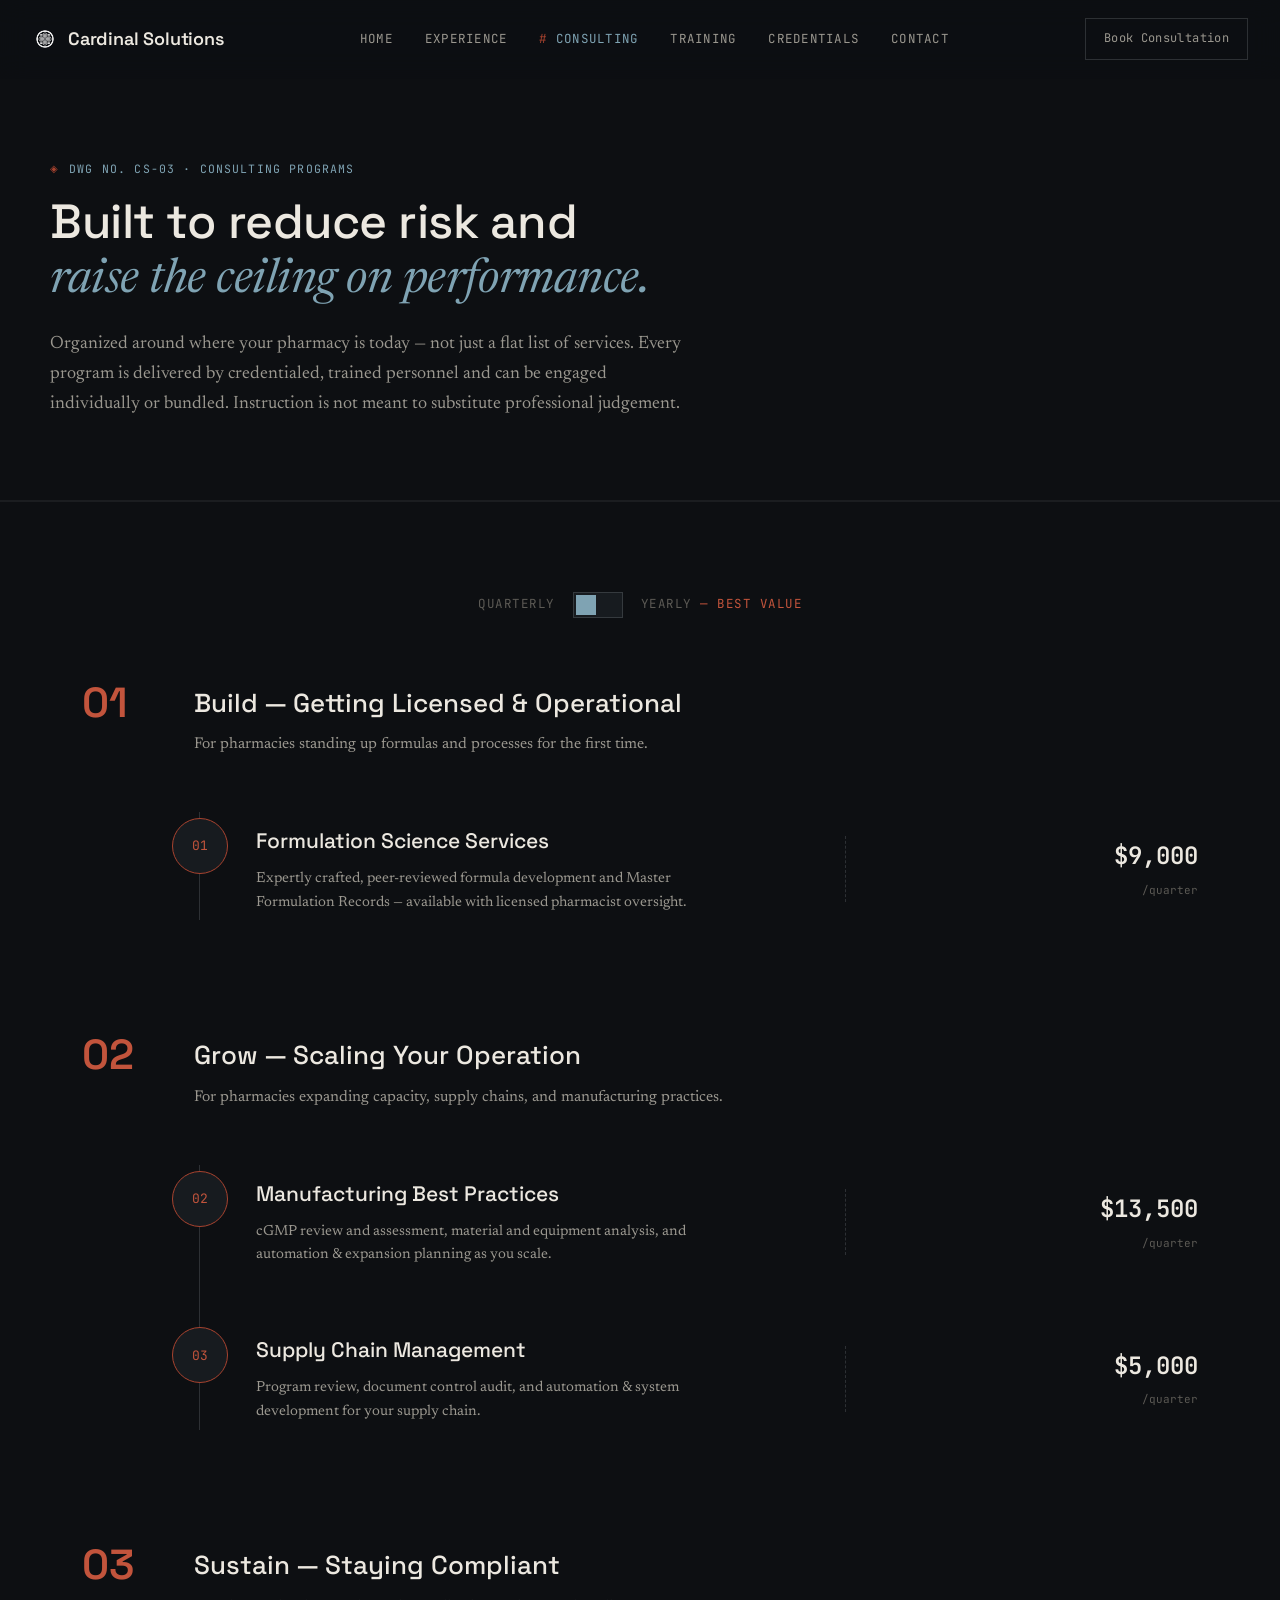
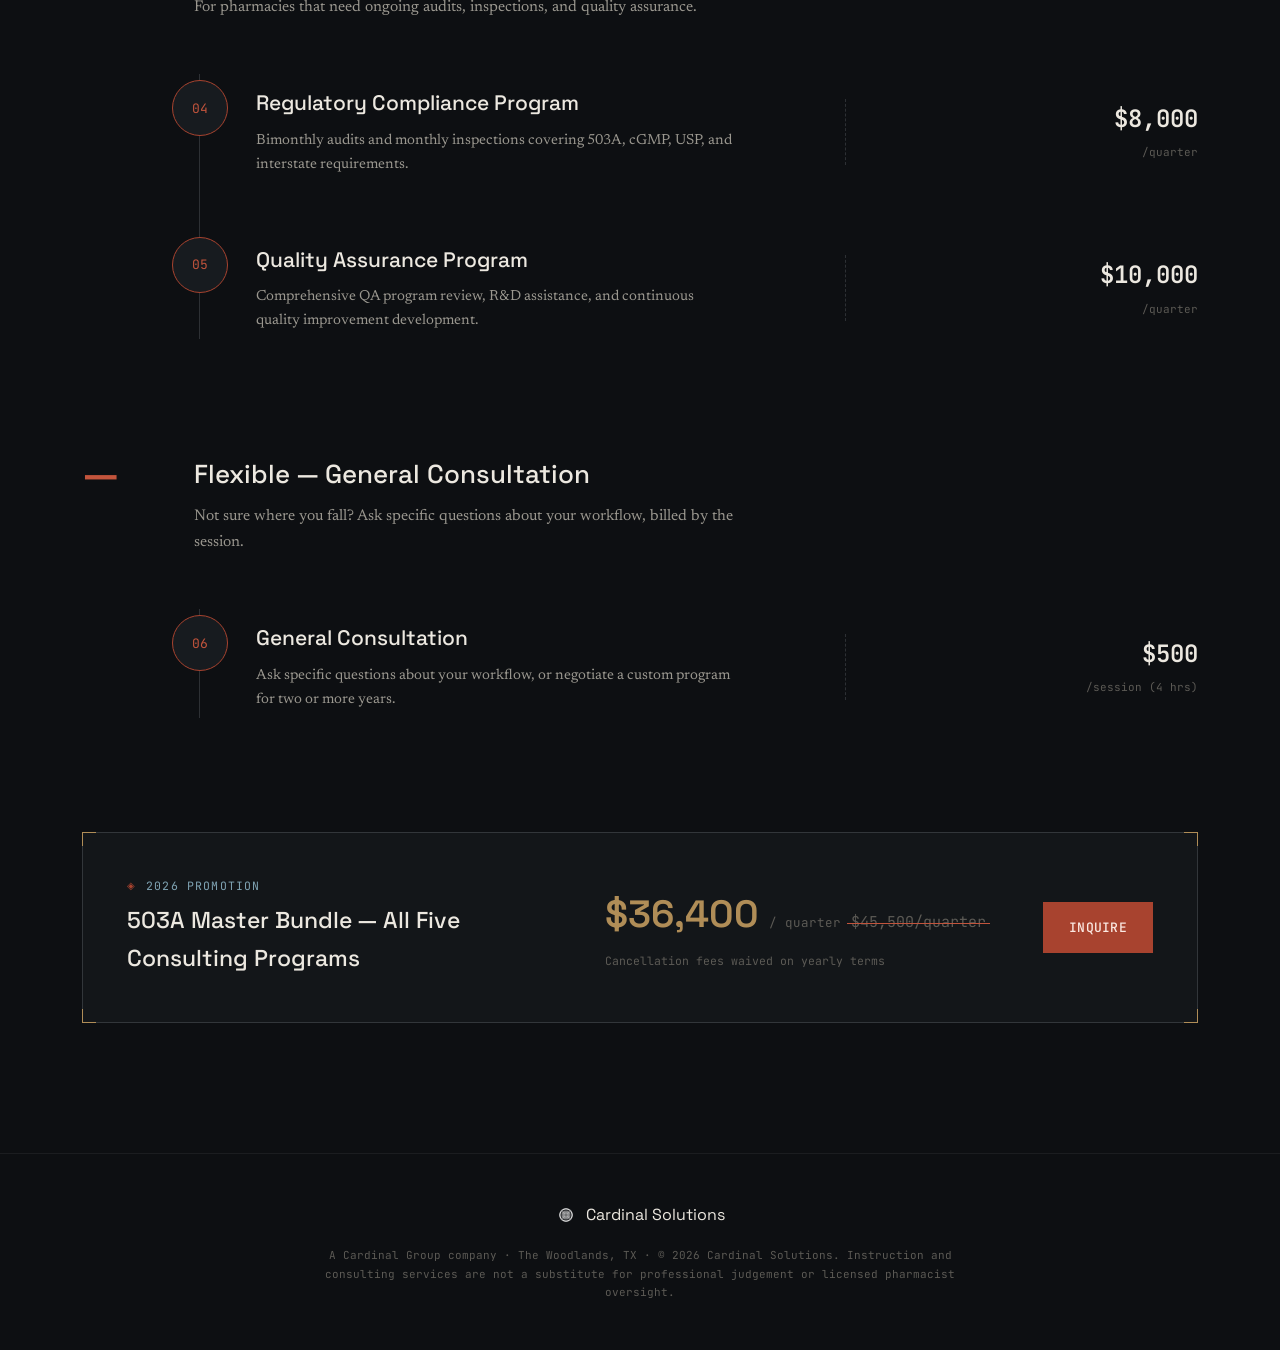
==== consulting.html @ cc09a1b8 "Restructure into multi-page site: home, experience, consulting (by stage), training, credentials, co" ====
<!DOCTYPE html>
<html lang="en">
<head>
<meta charset="UTF-8">
<meta name="viewport" content="width=device-width, initial-scale=1.0">
<title>Consulting — Cardinal Solutions</title>
<meta name="description" content="Regulatory compliance, quality assurance, and operations consulting programs for pharmacies at every stage.">
<link rel="icon" href="assets/brand/logo.png">
<link rel="preconnect" href="https://fonts.googleapis.com">
<link rel="preconnect" href="https://fonts.gstatic.com" crossorigin>
<link href="https://fonts.googleapis.com/css2?family=Space+Grotesk:wght@400;500;600;700&family=Newsreader:ital,wght@0,400;0,500;1,400;1,500&family=JetBrains+Mono:wght@400;500;600&display=swap" rel="stylesheet">
<link rel="stylesheet" href="styles.css">
</head>
<body>
<div style="position:fixed;top:0;left:0;width:100%;height:2px;z-index:1000;"><div id="progressFill" style="height:100%;width:0%;background:linear-gradient(90deg,var(--redline),var(--gold));transition:width .1s linear;"></div></div>
<header class="nav" id="nav">
  <a href="index.html" class="nav-brand">
    <img src="assets/brand/logo.png" alt="Cardinal Solutions" class="nav-logo">
    <span>Cardinal Solutions</span>
  </a>
  <nav class="nav-links" id="navLinks">
    <a href="index.html" data-nav>Home</a>
    <a href="experience.html" data-nav>Experience</a>
    <a href="consulting.html" data-nav class="active">Consulting</a>
    <a href="training.html" data-nav>Training</a>
    <a href="credentials.html" data-nav>Credentials</a>
    <a href="contact.html" data-nav>Contact</a>
  </nav>
  <a href="contact.html" class="nav-cta">Book Consultation</a>
  <button class="nav-toggle" id="navToggle" aria-label="Toggle menu"><span></span><span></span><span></span></button>
</header>

<section class="page-hero">
  <div class="page-hero-inner">
    <p class="eyebrow reveal">Dwg No. CS-03 · Consulting Programs</p>
    <h1 class="section-title reveal">Built to reduce risk and<br><em>raise the ceiling on performance.</em></h1>
    <p class="section-lede reveal">Organized around where your pharmacy is today — not just a flat list of services. Every program is delivered by credentialed, trained personnel and can be engaged individually or bundled. Instruction is not meant to substitute professional judgement.</p>
  </div>
</section>

<section class="section" style="padding-top:90px;">
  <div class="section-inner">
    <div class="pricing-toggle reveal">
      <span class="toggle-label" data-period-label="quarterly">Quarterly</span>
      <button class="toggle-switch" id="periodToggle" role="switch" aria-checked="false" aria-label="Toggle between quarterly and yearly pricing"><span class="toggle-knob"></span></button>
      <span class="toggle-label" data-period-label="yearly">Yearly <em>— best value</em></span>
    </div>
    
    <div class="stage-group">
      <div class="stage-head reveal">
        <span class="stage-num">01</span>
        <div><h3>Build — Getting Licensed &amp; Operational</h3><p>For pharmacies standing up formulas and processes for the first time.</p></div>
      </div>
      <div class="stage-flow flow" id="stageFlow1"></div>
    </div>
    <div class="stage-group">
      <div class="stage-head reveal">
        <span class="stage-num">02</span>
        <div><h3>Grow — Scaling Your Operation</h3><p>For pharmacies expanding capacity, supply chains, and manufacturing practices.</p></div>
      </div>
      <div class="stage-flow flow" id="stageFlow2"></div>
    </div>
    <div class="stage-group">
      <div class="stage-head reveal">
        <span class="stage-num">03</span>
        <div><h3>Sustain — Staying Compliant</h3><p>For pharmacies that need ongoing audits, inspections, and quality assurance.</p></div>
      </div>
      <div class="stage-flow flow" id="stageFlow3"></div>
    </div>
    <div class="stage-group">
      <div class="stage-head reveal">
        <span class="stage-num">—</span>
        <div><h3>Flexible — General Consultation</h3><p>Not sure where you fall? Ask specific questions about your workflow, billed by the session.</p></div>
      </div>
      <div class="stage-flow flow" id="flexFlow"></div>
    </div>

    <div class="bundle-card reveal">
      <span class="corner-tl"></span><span class="corner-tr"></span><span class="corner-bl"></span><span class="corner-br"></span>
      <div class="bundle-head"><p class="eyebrow" style="margin-bottom:6px">2026 Promotion</p><h3>503A Master Bundle — All Five Consulting Programs</h3></div>
      <div class="bundle-prices">
        <div class="bundle-price" data-period="quarterly"><span class="bundle-price-num">$36,400</span><span class="bundle-price-unit">/ quarter</span><span class="bundle-price-was">$45,500/quarter<span class="strike"></span></span></div>
        <div class="bundle-price" data-period="yearly" style="display:none"><span class="bundle-price-num">$122,590</span><span class="bundle-price-unit">/ year</span><span class="bundle-price-was">$149,500/year<span class="strike"></span></span></div>
        <p class="bundle-price-note">Cancellation fees waived on yearly terms</p>
      </div>
      <a href="contact.html" class="btn btn-primary">Inquire</a>
    </div>
  </div>
</section>
<footer class="footer">
  <div class="footer-inner">
    <div class="footer-brand"><img src="assets/brand/logo.png" alt="Cardinal Solutions"><span>Cardinal Solutions</span></div>
    <p class="footer-note">A Cardinal Group company · The Woodlands, TX · © 2026 Cardinal Solutions. Instruction and consulting services are not a substitute for professional judgement or licensed pharmacist oversight.</p>
  </div>
</footer>
<script src="script.js"></script>
</body>
</html>
---- styles.css ----
/* ============================================
   CARDINAL SOLUTIONS — BLUEPRINT SYSTEM v2
   Quieter, warmer palette. Diagrams over cards.
   Display: Space Grotesk / Body: Newsreader / Data: JetBrains Mono
   ============================================ */
:root {
  --bg: #0d0f12;
  --bg-deep: #08090b;
  --surface: #131619;
  --card: #171b1f;
  --card-hover: #1c2126;
  --line: rgba(160, 170, 175, 0.09);
  --line-bright: rgba(160, 170, 175, 0.22);
  --grid-line: rgba(160, 170, 175, 0.04);
  --text: #ece8e0;
  --text-dim: #9a978f;
  --text-faint: #5c5a55;
  --blue: #7fa3b3;
  --blue-dim: #4d6b78;
  --redline: #a8432f;
  --redline-bright: #c2543c;
  --gold: #b08d57;

  --display: 'Space Grotesk', 'Arial Narrow', sans-serif;
  --serif: 'Newsreader', Georgia, serif;
  --mono: 'JetBrains Mono', 'Courier New', monospace;

  --container: 1180px;
  --ease: cubic-bezier(0.16, 1, 0.3, 1);
}

* { margin: 0; padding: 0; box-sizing: border-box; }
html { scroll-behavior: smooth; }

@media (prefers-reduced-motion: reduce) {
  html { scroll-behavior: auto; }
  * { animation-duration: 0.01ms !important; animation-iteration-count: 1 !important; transition-duration: 0.01ms !important; }
}

body {
  background: var(--bg);
  color: var(--text);
  font-family: var(--serif);
  font-size: 16px;
  line-height: 1.65;
  overflow-x: hidden;
  -webkit-font-smoothing: antialiased;
}

a { color: inherit; text-decoration: none; }
img { max-width: 100%; display: block; }
button { font-family: inherit; cursor: pointer; background: none; border: none; color: inherit; }
::selection { background: var(--redline); color: var(--text); }

.eyebrow { font-family: var(--mono); font-size: 11.5px; letter-spacing: 0.1em; text-transform: uppercase; color: var(--blue); margin-bottom: 16px; display: flex; align-items: center; gap: 10px; }
.eyebrow::before { content: '◈'; color: var(--redline); font-size: 10px; }

.section-title { font-family: var(--display); font-weight: 500; font-size: clamp(30px, 4vw, 48px); line-height: 1.12; letter-spacing: -0.01em; margin-bottom: 22px; }
.section-title em { font-style: italic; font-family: var(--serif); color: var(--blue); font-weight: 400; }
.section-lede { color: var(--text-dim); font-size: 18px; max-width: 640px; margin-bottom: 56px; font-family: var(--serif); }
.section { padding: 130px 0; position: relative; border-top: 1px solid var(--line); }
.section-inner { max-width: var(--container); margin: 0 auto; padding: 0 32px; }

.reveal { opacity: 0; transform: translateY(24px); transition: opacity 0.8s var(--ease), transform 0.8s var(--ease); }
.reveal.in-view { opacity: 1; transform: translateY(0); }

/* ============ NAV ============ */
.nav { position: fixed; top: 0; left: 0; right: 0; z-index: 500; display: flex; align-items: center; justify-content: space-between; padding: 18px 32px; background: rgba(13,15,18,0.78); backdrop-filter: blur(14px); border-bottom: 1px solid transparent; transition: border-color 0.4s var(--ease), padding 0.4s var(--ease); }
.nav.scrolled { border-bottom-color: var(--line-bright); padding: 12px 32px; }
.nav-brand { display: flex; align-items: center; gap: 10px; font-family: var(--display); font-size: 18px; font-weight: 600; letter-spacing: -0.01em; }
.nav-logo { width: 26px; height: 26px; filter: invert(1); opacity: 0.95; }
.nav-links { display: flex; gap: 4px; font-family: var(--mono); }
.nav-links a { font-size: 12.5px; color: var(--text-dim); padding: 8px 14px; letter-spacing: 0.02em; transition: color 0.25s; position: relative; text-transform: uppercase; }
.nav-links a:hover { color: var(--text); }
.nav-links a.active { color: var(--blue); }
.nav-links a.active::before { content: '# '; color: var(--redline); }
.nav-cta { font-family: var(--mono); font-size: 12px; padding: 10px 18px; border: 1px solid var(--line-bright); color: var(--text-dim); transition: all 0.3s var(--ease); letter-spacing: 0.03em; }
.nav-cta:hover { border-color: var(--blue); color: var(--blue); }
.nav-toggle { display: none; flex-direction: column; gap: 5px; width: 26px; }
.nav-toggle span { display: block; height: 1.5px; background: var(--text); }

/* ============ HERO ============ */
.hero {
  position: relative; min-height: 100vh; display: flex; align-items: center; justify-content: center; padding: 150px 32px 60px; overflow: hidden;
}

.hero-inner { position: relative; z-index: 2; max-width: 880px; text-align: center; }
.hero-logo { width: 56px; height: 56px; margin: 0 auto 28px; filter: invert(1); opacity: 0.9; }
.hero-dwgnum { font-family: var(--mono); font-size: 11px; color: var(--text-faint); letter-spacing: 0.1em; margin-bottom: 22px; text-transform: uppercase; }
.hero-dwgnum b { color: var(--redline-bright); }
.hero-title { font-family: var(--display); font-weight: 500; font-size: clamp(38px, 6.4vw, 76px); line-height: 1.06; letter-spacing: -0.02em; margin-bottom: 26px; }
.hero-title .line { display: block; }
.hero-accent { font-family: var(--serif); font-style: italic; color: var(--blue); font-weight: 400; }
.hero-sub { font-family: var(--serif); font-size: 19px; color: var(--text-dim); max-width: 600px; margin: 0 auto 40px; }
.hero-actions { display: flex; gap: 16px; justify-content: center; margin-bottom: 68px; flex-wrap: wrap; }

.btn { display: inline-flex; align-items: center; gap: 10px; padding: 15px 26px; font-family: var(--mono); font-size: 13px; font-weight: 500; letter-spacing: 0.02em; transition: all 0.3s var(--ease); text-transform: uppercase; }
.btn svg { transition: transform 0.3s var(--ease); }
.btn-primary { background: var(--redline); color: #fbe9e2; }
.btn-primary:hover { background: var(--redline-bright); transform: translateY(-2px); }
.btn-primary:hover svg { transform: translateX(3px); }
.btn-ghost { border: 1px solid var(--line-bright); color: var(--text); }
.btn-ghost:hover { border-color: var(--blue); color: var(--blue); }
.btn-block { width: 100%; justify-content: center; }

.hero-stats { display: flex; justify-content: center; gap: 0; flex-wrap: wrap; border-top: 1px solid var(--line-bright); padding-top: 0; }
.hero-stat { display: flex; flex-direction: column; align-items: center; text-align: center; padding: 30px 40px 0; border-right: 1px solid var(--line); }
.hero-stat:last-child { border-right: none; }
.stat-num { font-family: var(--display); font-size: 42px; font-weight: 600; color: var(--blue); line-height: 1; }
.stat-label { font-family: var(--mono); font-size: 11px; color: var(--text-faint); margin-top: 10px; line-height: 1.5; text-transform: uppercase; letter-spacing: 0.03em; }

.hero-scroll-cue { position: absolute; bottom: 30px; left: 50%; transform: translateX(-50%); display: flex; flex-direction: column; align-items: center; gap: 10px; font-family: var(--mono); font-size: 10px; letter-spacing: 0.14em; color: var(--text-faint); text-transform: uppercase; }
.hero-scroll-cue span { width: 1px; height: 30px; background: linear-gradient(var(--blue), transparent); animation: scrollPulse 2s infinite var(--ease); }
@keyframes scrollPulse { 0%,100% { opacity: 0.25; } 50% { opacity: 1; } }

/* ============ ABOUT ============ */
.about-grid { display: grid; grid-template-columns: 1.3fr 1fr; gap: 80px; align-items: start; }
.about-copy p { color: var(--text-dim); margin-bottom: 20px; font-size: 17px; }
.about-quote { border-left: 2px solid var(--redline); padding-left: 22px; margin: 34px 0; }
.about-quote p { font-family: var(--serif); font-style: italic; font-size: 21px; color: var(--text); margin-bottom: 8px; }
.about-quote span { font-family: var(--mono); font-size: 11.5px; color: var(--text-faint); }
.link-arrow { display: inline-flex; align-items: center; gap: 8px; color: var(--blue); font-weight: 600; font-family: var(--mono); font-size: 13px; text-transform: uppercase; letter-spacing: 0.03em; }
.link-arrow svg { transition: transform 0.3s var(--ease); }
.link-arrow:hover svg { transform: translateX(4px); }

.spec-panel { border: 1px solid var(--line-bright); position: relative; }
.spec-panel::before, .spec-panel::after { content: ''; position: absolute; width: 12px; height: 12px; border: 1.5px solid var(--blue-dim); }
.spec-panel::before { top: -1px; left: -1px; border-right: none; border-bottom: none; }
.spec-panel::after { bottom: -1px; right: -1px; border-left: none; border-top: none; }
.spec-row { padding: 22px 26px; border-bottom: 1px solid var(--line); display: flex; flex-direction: column; gap: 6px; }
.spec-row:last-child { border-bottom: none; }
.spec-label { font-family: var(--mono); font-size: 10.5px; text-transform: uppercase; letter-spacing: 0.08em; color: var(--text-faint); }
.spec-value { font-family: var(--display); font-size: 17px; font-weight: 500; }

/* ============ FULL-BLEED QUOTE BREAK ============ */
.quote-break { padding: 150px 32px; text-align: center; position: relative; overflow: hidden; border-top: 1px solid var(--line); }
.quote-break-watermark {
  position: absolute; top: 50%; left: 50%; transform: translate(-50%, -50%);
  width: 340px; height: 340px; opacity: 0.09; filter: invert(1); pointer-events: none;
}
.quote-break blockquote { font-family: var(--serif); font-style: italic; font-size: clamp(26px, 3.6vw, 44px); max-width: 880px; margin: 0 auto 24px; line-height: 1.35; color: var(--text); position: relative; z-index: 1; }
.quote-break cite { font-family: var(--mono); font-size: 12px; color: var(--text-faint); letter-spacing: 0.06em; font-style: normal; position: relative; z-index: 1; }

/* ============ PRICING TOGGLE ============ */
.pricing-toggle { display: flex; align-items: center; justify-content: center; gap: 18px; margin-bottom: 64px; font-family: var(--mono); }
.toggle-label { font-size: 12.5px; color: var(--text-faint); text-transform: uppercase; letter-spacing: 0.04em; }
.toggle-label em { color: var(--redline-bright); font-style: normal; }
.toggle-switch { width: 50px; height: 26px; background: var(--card); border: 1px solid var(--line-bright); position: relative; padding: 0; }
.toggle-knob { position: absolute; top: 2px; left: 2px; width: 20px; height: 20px; background: var(--blue); transition: transform 0.35s var(--ease); }
.toggle-switch[aria-checked="true"] .toggle-knob { transform: translateX(23px); background: var(--redline-bright); }

/* ============ SERVICES — PROCESS FLOW (replaces card grid) ============ */
.flow { position: relative; margin-bottom: 40px; }
.flow-spine { position: absolute; left: 27px; top: 24px; bottom: 24px; width: 1px; background: var(--line-bright); }
.flow-item { position: relative; display: grid; grid-template-columns: 56px 1fr; gap: 28px; padding: 30px 0; }
.flow-node {
  width: 56px; height: 56px; border-radius: 50%; background: var(--surface); border: 1px solid var(--line-bright);
  display: flex; align-items: center; justify-content: center; font-family: var(--mono); font-size: 13px; color: var(--blue);
  position: relative; z-index: 2; transition: all 0.4s var(--ease); flex-shrink: 0;
}
.flow-item.in-view .flow-node { border-color: var(--redline); color: var(--redline-bright); background: var(--card); }
.flow-body { display: grid; grid-template-columns: 1.6fr 1fr; gap: 24px; align-items: center; padding-top: 6px; }
.flow-text h3 { font-family: var(--display); font-size: 21px; font-weight: 500; margin-bottom: 8px; }
.flow-text p { color: var(--text-dim); font-size: 14.5px; font-family: var(--serif); max-width: 480px; }
.flow-price { text-align: right; font-family: var(--mono); border-left: 1px dashed var(--line-bright); padding-left: 24px; }
.flow-price .amt { font-size: 24px; font-weight: 600; color: var(--text); display: block; }
.flow-price .per { font-size: 11px; color: var(--text-faint); }

/* ---------- Bundle card with redline strike ---------- */
.bundle-card { background: var(--surface); border: 1px solid var(--line-bright); position: relative; padding: 44px; display: flex; align-items: center; justify-content: space-between; flex-wrap: wrap; gap: 24px; }
.bundle-card .corner-tl, .bundle-card .corner-tr, .bundle-card .corner-bl, .bundle-card .corner-br { position: absolute; width: 14px; height: 14px; border: 1.5px solid var(--gold); }
.bundle-card .corner-tl { top: -1px; left: -1px; border-right: none; border-bottom: none; }
.bundle-card .corner-tr { top: -1px; right: -1px; border-left: none; border-bottom: none; }
.bundle-card .corner-bl { bottom: -1px; left: -1px; border-right: none; border-top: none; }
.bundle-card .corner-br { bottom: -1px; right: -1px; border-left: none; border-top: none; }
.bundle-head h3 { font-family: var(--display); font-size: 23px; font-weight: 500; margin-top: 6px; max-width: 420px; }
.bundle-prices { display: flex; flex-direction: column; }
.bundle-price { display: flex; align-items: baseline; gap: 10px; flex-wrap: wrap; }
.bundle-price-was { font-family: var(--mono); font-size: 15px; color: var(--text-faint); position: relative; }
.bundle-price-was .strike { position: absolute; left: -3%; top: 50%; width: 0%; height: 1.5px; background: var(--redline-bright); transition: width 0.6s var(--ease) 0.2s; }
.in-view .bundle-price-was .strike { width: 106%; }
.bundle-price-num { font-family: var(--display); font-size: 38px; color: var(--gold); font-weight: 600; }
.bundle-price-unit { font-family: var(--mono); color: var(--text-faint); font-size: 12.5px; }
.bundle-price-note { width: 100%; font-family: var(--mono); font-size: 11.5px; color: var(--text-faint); margin-top: 6px; }

/* ============ COURSES — kept as list, recolored ============ */
.course-list { display: flex; flex-direction: column; gap: 12px; margin-bottom: 32px; }
.course-item { background: var(--card); border: 1px solid var(--line); position: relative; padding: 24px 28px; display: grid; grid-template-columns: 48px 1.3fr 1.7fr 130px; gap: 22px; align-items: center; transition: all 0.3s var(--ease); }
.course-item:hover { border-color: var(--blue-dim); background: var(--card-hover); }
.course-index { font-family: var(--mono); font-size: 13px; color: var(--redline-bright); width: 34px; height: 34px; border: 1px solid var(--redline); border-radius: 50%; display: flex; align-items: center; justify-content: center; }
.course-name h4 { font-family: var(--display); font-size: 18px; font-weight: 500; margin-bottom: 4px; }
.course-name span { font-family: var(--mono); font-size: 11.5px; color: var(--text-faint); }
.course-topics { display: flex; flex-wrap: wrap; gap: 6px; }
.topic-chip { font-family: var(--mono); font-size: 10.5px; color: var(--blue); border: 1px solid var(--blue-dim); padding: 4px 9px; }
.course-price { text-align: right; font-family: var(--mono); }
.course-price .amt { font-size: 17px; font-weight: 600; }
.course-price .per { font-size: 10.5px; color: var(--text-faint); display: block; }

/* ============ CREDENTIALS — LEDGER LIST (replaces angled card wall) ============ */
.cred-ledger { display: flex; flex-direction: column; border-top: 1px solid var(--line-bright); margin-bottom: 20px; }
.cred-row {
  display: grid; grid-template-columns: 44px 1.4fr 1.2fr 130px; gap: 24px; align-items: center;
  padding: 22px 4px; border-bottom: 1px solid var(--line); transition: background 0.3s var(--ease);
}
.cred-row:hover { background: var(--surface); }
.cred-seal {
  width: 40px; height: 40px; border-radius: 50%; border: 1.5px solid var(--redline);
  display: flex; align-items: center; justify-content: center; color: var(--redline-bright);
  transform: scale(0.5); opacity: 0; transition: all 0.5s var(--ease); flex-shrink: 0;
}
.cred-row.in-view .cred-seal { transform: scale(1); opacity: 1; }
.cred-seal svg { width: 15px; height: 15px; }
.cred-id { font-family: var(--mono); font-size: 10px; color: var(--text-faint); letter-spacing: 0.06em; text-transform: uppercase; }
.cred-name { font-family: var(--display); font-size: 16.5px; font-weight: 500; }
.cred-issuer { font-family: var(--mono); font-size: 11.5px; color: var(--text-dim); }
.cred-link { font-family: var(--mono); font-size: 11.5px; color: var(--blue); display: inline-flex; align-items: center; gap: 6px; text-transform: uppercase; letter-spacing: 0.03em; justify-self: end; }
.cred-link:hover { color: var(--gold); }

/* ============ RESULTS — BAR CHART (replaces stat-card grid) ============ */
.chart { display: flex; flex-direction: column; gap: 26px; }
.chart-row { display: grid; grid-template-columns: 260px 1fr 110px; gap: 22px; align-items: center; }
.chart-label { font-family: var(--serif); font-size: 15px; color: var(--text-dim); }
.chart-track { height: 10px; background: var(--line); position: relative; overflow: hidden; }
.chart-fill { position: absolute; left: 0; top: 0; bottom: 0; width: 0%; background: linear-gradient(90deg, var(--blue-dim), var(--blue)); transition: width 1.4s var(--ease); }
.chart-fill.gold { background: linear-gradient(90deg, var(--redline), var(--gold)); }
.chart-value { font-family: var(--display); font-size: 24px; font-weight: 600; color: var(--text); text-align: right; }

/* ============ CONTACT ============ */
.contact-grid { display: grid; grid-template-columns: 1fr 1fr; gap: 80px; }
.contact-copy p { color: var(--text-dim); font-size: 17px; margin-bottom: 34px; max-width: 420px; font-family: var(--serif); }
.contact-details { display: flex; flex-direction: column; gap: 18px; }
.contact-line { display: flex; align-items: center; gap: 12px; font-size: 15px; color: var(--text); font-family: var(--mono); }
.contact-line svg { color: var(--redline-bright); flex-shrink: 0; }
a.contact-line:hover { color: var(--blue); }

.contact-form { background: var(--surface); border: 1px solid var(--line-bright); padding: 38px; position: relative; }
.form-row { margin-bottom: 20px; display: flex; flex-direction: column; gap: 8px; }
.form-row label { font-family: var(--mono); font-size: 11px; color: var(--text-faint); text-transform: uppercase; letter-spacing: 0.06em; }
.form-row input, .form-row textarea { background: var(--card); border: 1px solid var(--line); padding: 13px 16px; color: var(--text); font-family: var(--serif); font-size: 14.5px; resize: vertical; transition: border-color 0.3s; }
.form-row input:focus, .form-row textarea:focus { outline: none; border-color: var(--blue); }
.form-note { text-align: center; margin-top: 14px; font-family: var(--mono); font-size: 12px; color: var(--blue); min-height: 18px; }

/* ============ FOOTER ============ */
/* ============ SUBPAGE HERO (lighter than home hero) ============ */
.page-hero { padding: 160px 32px 80px; border-bottom: 1px solid var(--line); }
.page-hero-inner { max-width: var(--container); margin: 0 auto; }
.page-hero .section-title { max-width: 720px; }
.page-hero .section-lede { margin-bottom: 0; }

/* ============ CONSULTING STAGE GROUPS ============ */
.stage-group { margin-bottom: 90px; }
.stage-head { display: grid; grid-template-columns: 90px 1fr; gap: 22px; align-items: start; margin-bottom: 8px; }
.stage-num { font-family: var(--display); font-size: 42px; color: var(--redline-bright); font-weight: 600; line-height: 1; }
.stage-head h3 { font-family: var(--display); font-size: 26px; font-weight: 500; margin-bottom: 8px; }
.stage-head p { color: var(--text-dim); font-family: var(--serif); font-size: 15.5px; max-width: 560px; }
.stage-flow { margin-left: 90px; margin-top: 30px; }

/* ============ SKILLS LIST ============ */
.skills-list { display: flex; flex-direction: column; gap: 22px; }
.skill-row { display: grid; grid-template-columns: 230px 1fr 70px; gap: 22px; align-items: center; }
.skill-label { font-family: var(--serif); font-size: 15px; color: var(--text-dim); }
.skill-track { height: 8px; background: var(--line); position: relative; overflow: hidden; }
.skill-fill { position: absolute; left: 0; top: 0; bottom: 0; width: 0%; background: linear-gradient(90deg, var(--blue-dim), var(--blue)); transition: width 1.2s var(--ease); }
.skill-years { font-family: var(--mono); font-size: 12.5px; color: var(--text-faint); text-align: right; }

/* ============ CRED ROW date sub-line ============ */
.cred-dates { font-family: var(--mono); font-size: 10px; color: var(--text-faint); margin-top: 3px; }

/* ============ HOME: SECTION TEASER GRID ============ */
.teaser-grid { display: grid; grid-template-columns: repeat(4, 1fr); gap: 20px; }
.teaser-card { background: var(--card); border: 1px solid var(--line); padding: 30px 26px; transition: all 0.3s var(--ease); display: flex; flex-direction: column; }
.teaser-card:hover { border-color: var(--blue-dim); background: var(--card-hover); }
.teaser-num { font-family: var(--mono); font-size: 11px; color: var(--redline-bright); margin-bottom: 16px; }
.teaser-card h3 { font-family: var(--display); font-size: 19px; font-weight: 500; margin-bottom: 10px; }
.teaser-card p { color: var(--text-dim); font-family: var(--serif); font-size: 14px; margin-bottom: 20px; flex-grow: 1; }
.teaser-card .link-arrow { font-size: 12px; }

.footer { border-top: 1px solid var(--line); padding: 48px 32px; }
.footer-inner { max-width: var(--container); margin: 0 auto; display: flex; flex-direction: column; gap: 18px; align-items: center; text-align: center; }
.footer-brand { display: flex; align-items: center; gap: 10px; font-family: var(--display); font-size: 16px; }
.footer-brand img { width: 20px; height: 20px; filter: invert(1); opacity: 0.95; }
.footer-note { font-family: var(--mono); font-size: 11px; color: var(--text-faint); max-width: 640px; line-height: 1.7; }

/* ============ RESPONSIVE ============ */
@media (max-width: 900px) {
  .about-grid, .contact-grid { grid-template-columns: 1fr; gap: 48px; }
  .flow-body { grid-template-columns: 1fr; gap: 10px; }
  .flow-price { text-align: left; border-left: none; padding-left: 0; border-top: 1px dashed var(--line-bright); padding-top: 12px; }
  .course-item { grid-template-columns: 1fr; text-align: left; gap: 12px; }
  .course-price { text-align: left; }
  .chart-row { grid-template-columns: 1fr; gap: 8px; }
  .chart-value { text-align: left; }
  .hero-stat { padding: 24px 22px 0; }
  .nav-links { display: none; }
  .nav-cta { display: none; }
  .nav-toggle { display: flex; }
  .cred-row { grid-template-columns: 40px 1fr; row-gap: 8px; }
  .cred-issuer { grid-column: 2; }
  .cred-link { grid-column: 2; justify-self: start; }
  .stage-head { grid-template-columns: 1fr; gap: 6px; }
  .stage-flow { margin-left: 0; }
  .skill-row { grid-template-columns: 1fr; gap: 8px; }
  .skill-years { text-align: left; }
  .teaser-grid { grid-template-columns: repeat(2, 1fr); }
}
@media (max-width: 600px) {
  .section { padding: 90px 0; }
  .bundle-card { flex-direction: column; align-items: flex-start; }
  .section-inner { padding: 0 22px; }
  .flow-spine { left: 23px; }
  .teaser-grid { grid-template-columns: 1fr; }
}
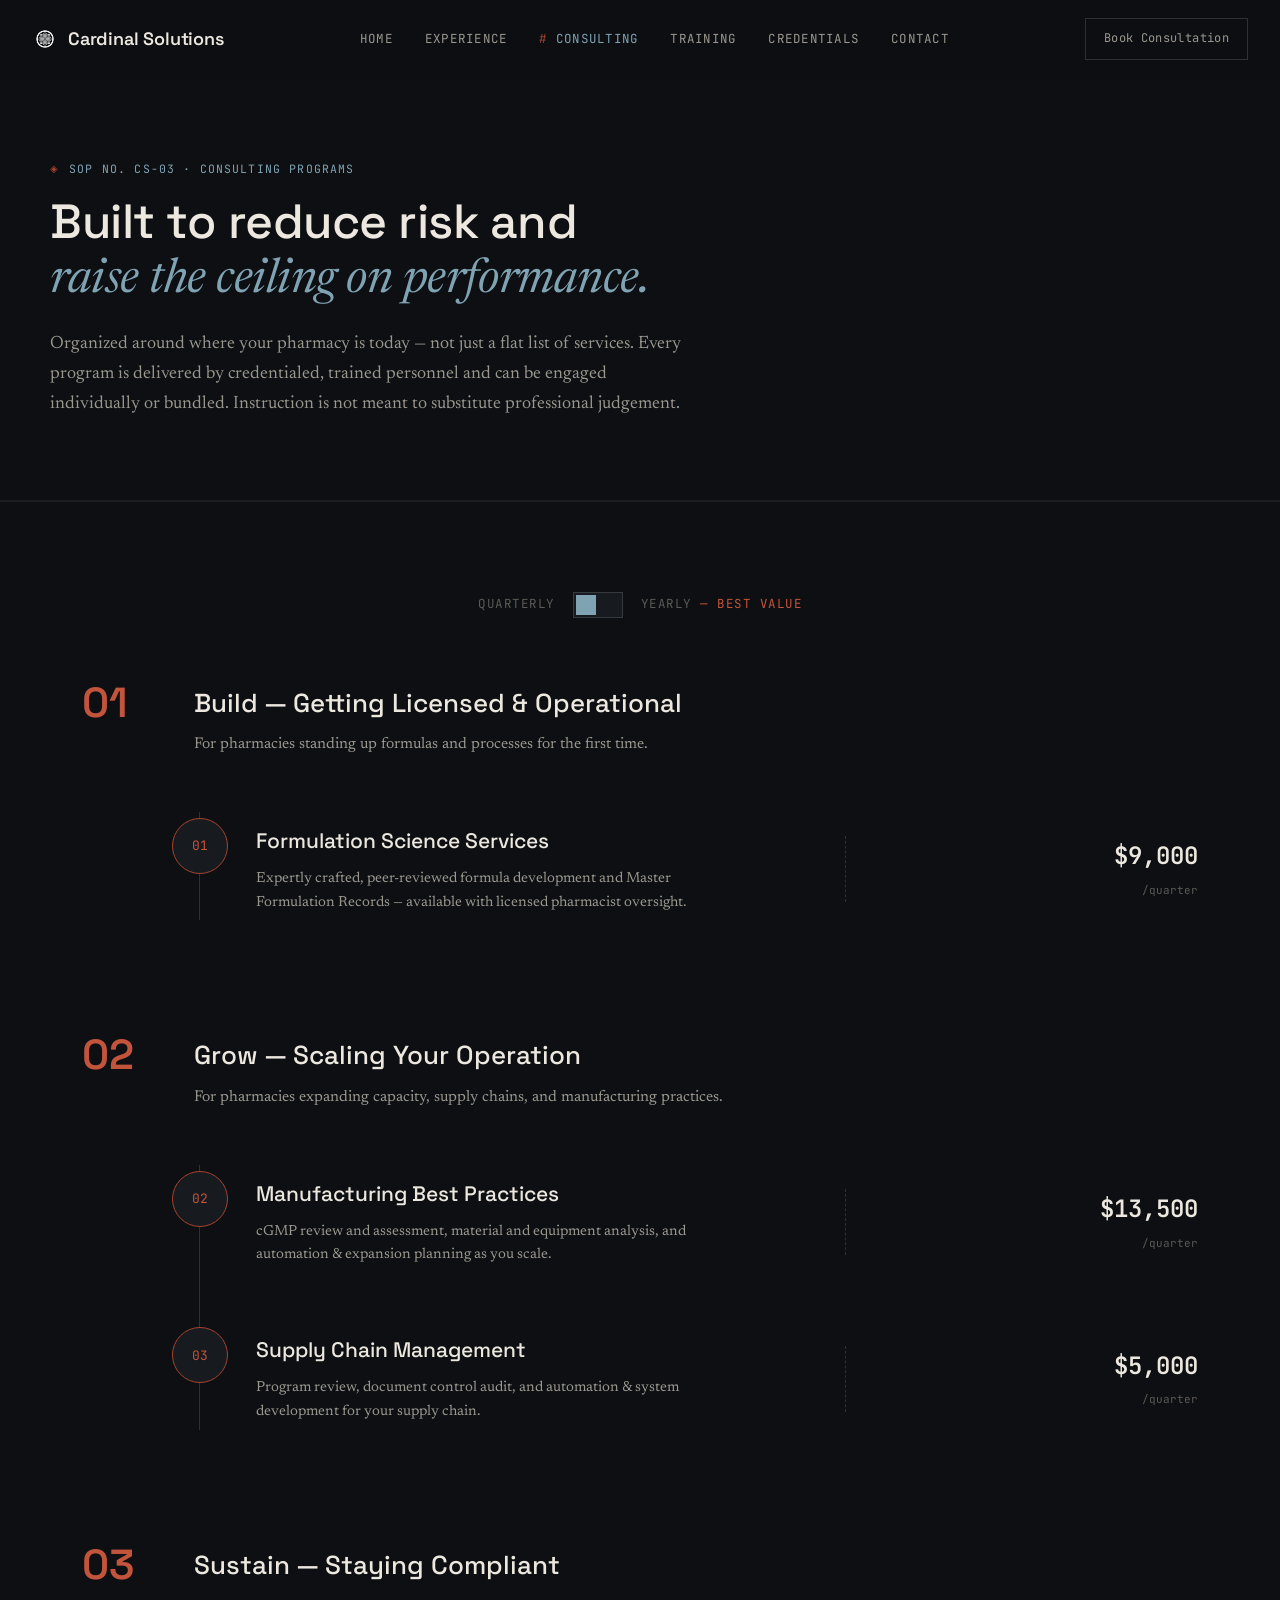
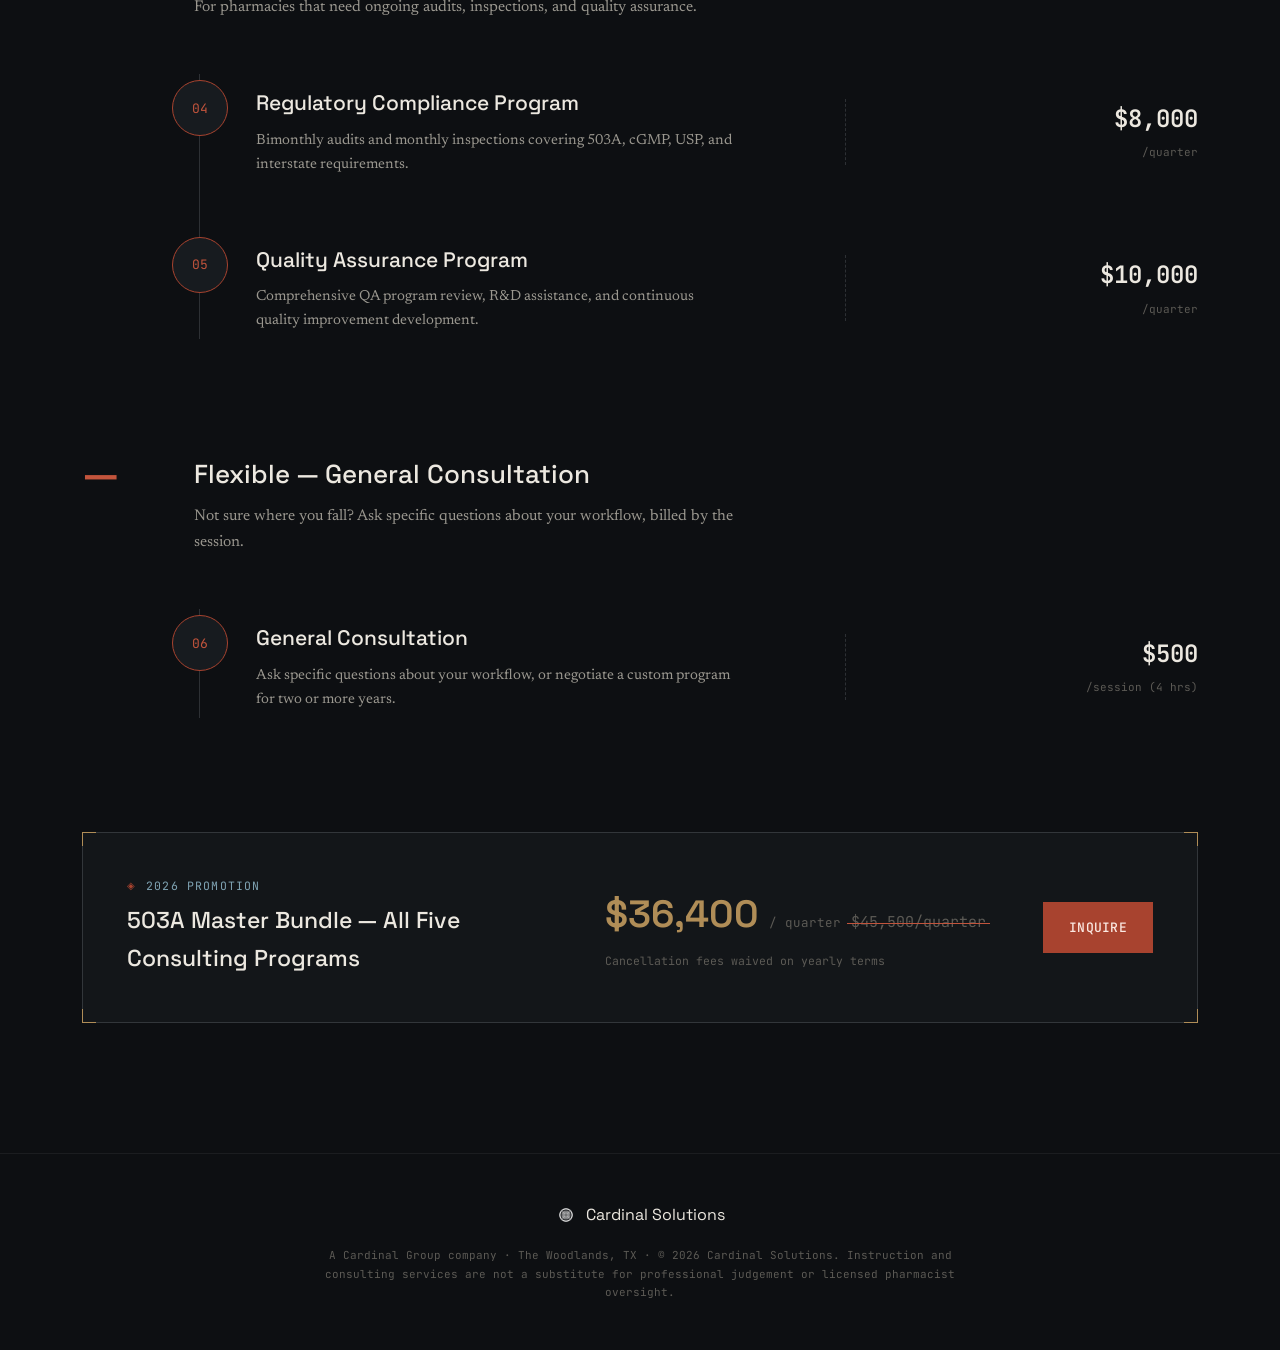
==== commit 9c7046d6: "Replace drafting DWG NO. notation with SOP No. — recognizable to the pharmacy audience" ====
--- a/consulting.html
+++ b/consulting.html
@@ -32,7 +32,7 @@
 
 <section class="page-hero">
   <div class="page-hero-inner">
-    <p class="eyebrow reveal">Dwg No. CS-03 · Consulting Programs</p>
+    <p class="eyebrow reveal">SOP No. CS-03 · Consulting Programs</p>
     <h1 class="section-title reveal">Built to reduce risk and<br><em>raise the ceiling on performance.</em></h1>
     <p class="section-lede reveal">Organized around where your pharmacy is today — not just a flat list of services. Every program is delivered by credentialed, trained personnel and can be engaged individually or bundled. Instruction is not meant to substitute professional judgement.</p>
   </div>
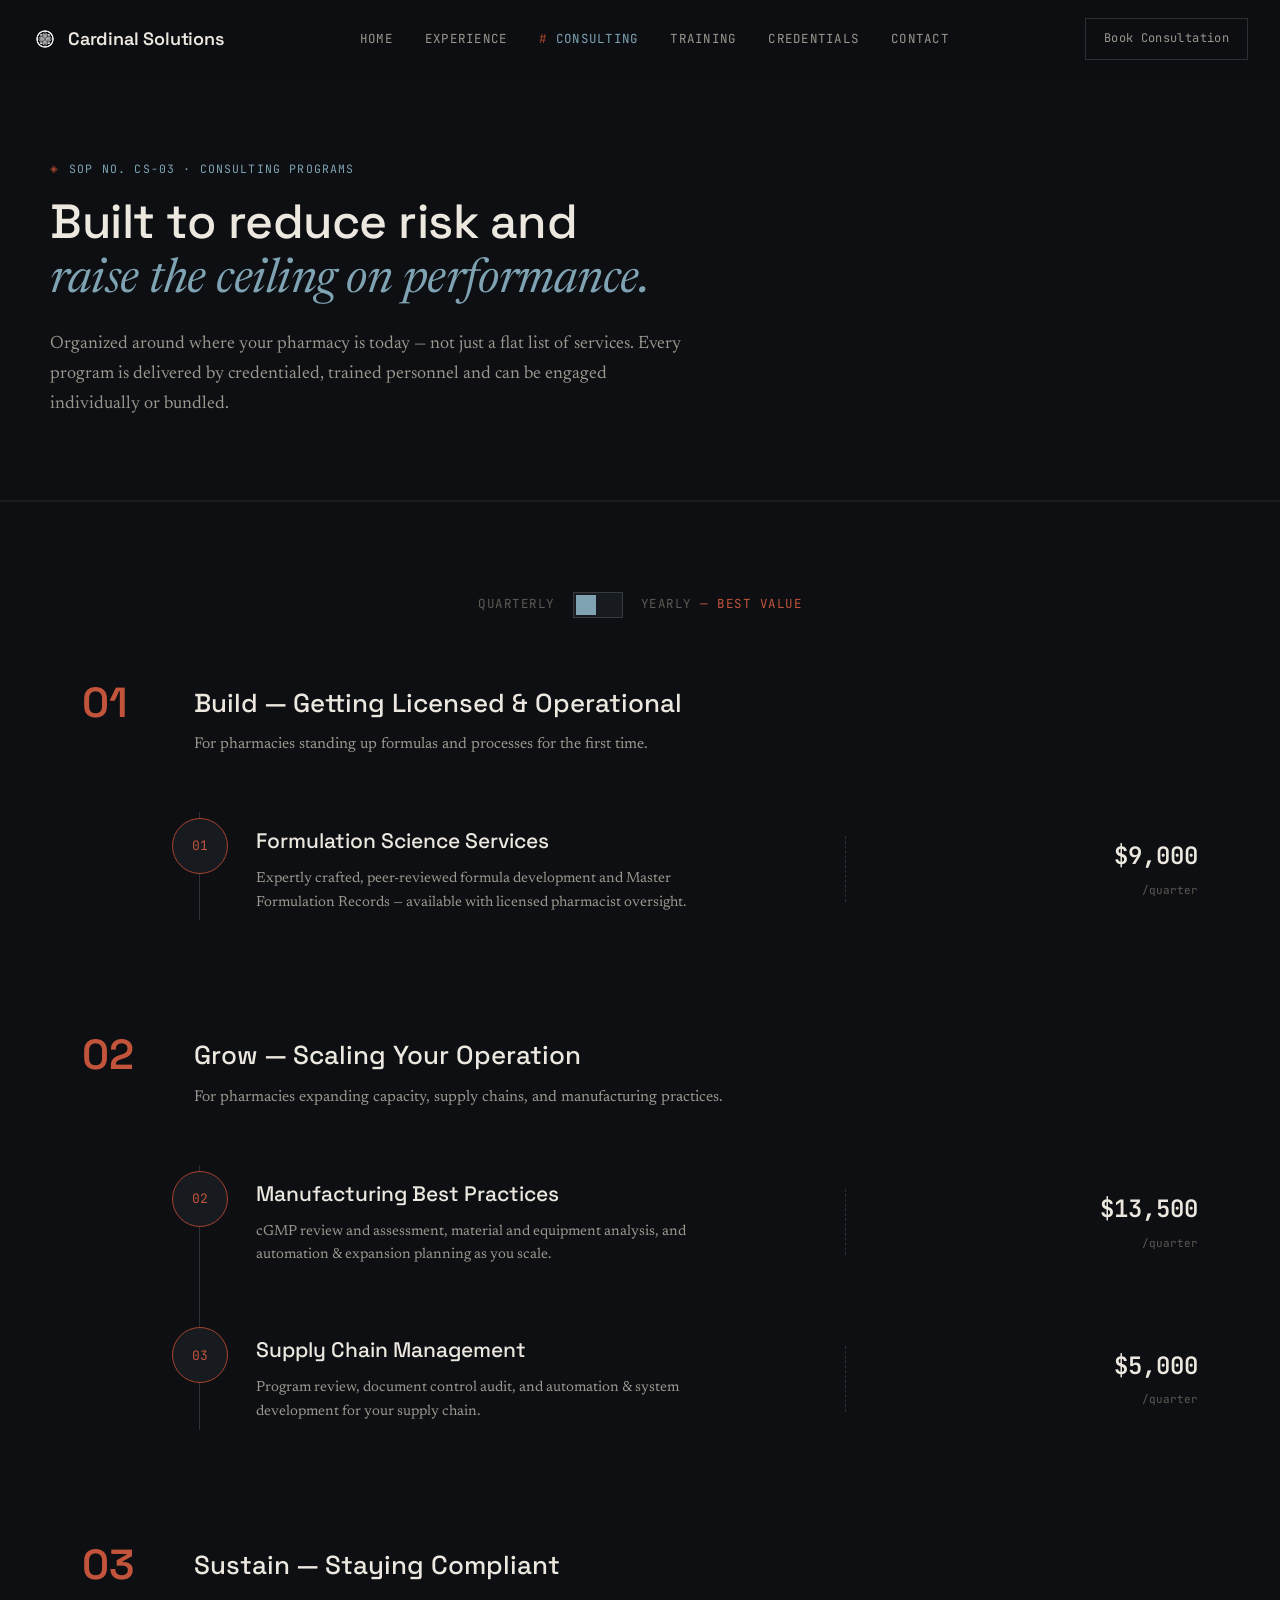
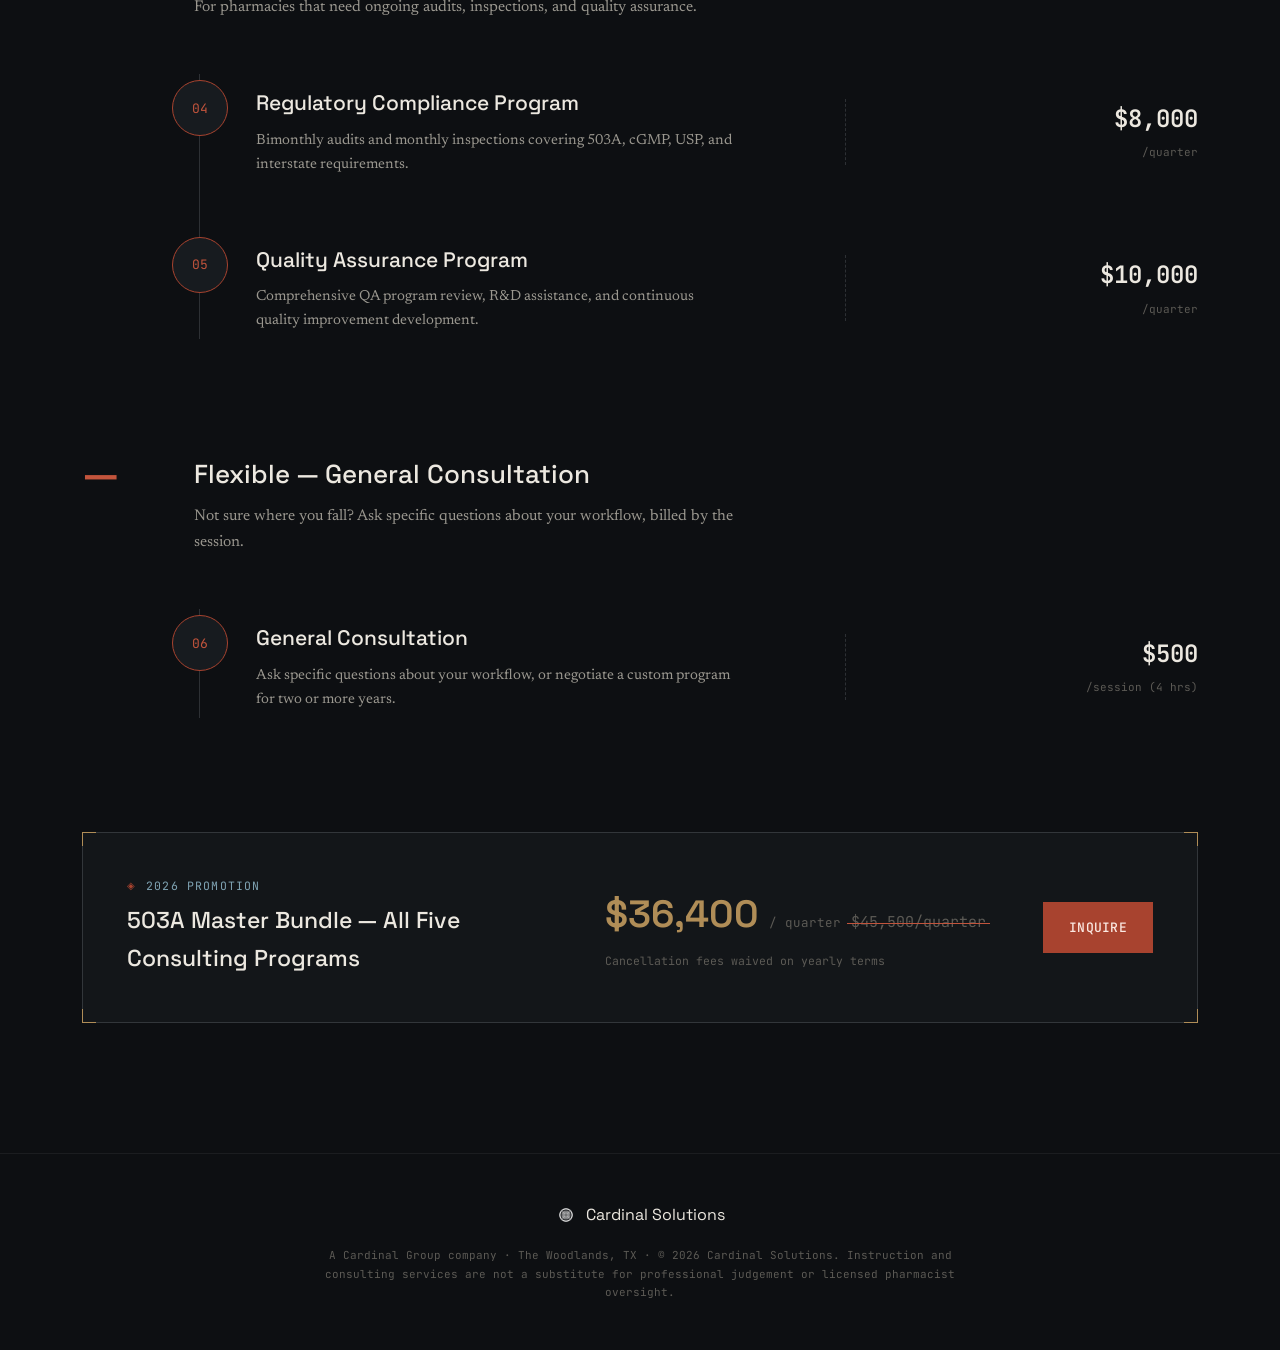
==== commit 65b3b061: "Remove redundant disclaimer from consulting page lede — already in footer" ====
--- a/consulting.html
+++ b/consulting.html
@@ -34,7 +34,7 @@
   <div class="page-hero-inner">
     <p class="eyebrow reveal">SOP No. CS-03 · Consulting Programs</p>
     <h1 class="section-title reveal">Built to reduce risk and<br><em>raise the ceiling on performance.</em></h1>
-    <p class="section-lede reveal">Organized around where your pharmacy is today — not just a flat list of services. Every program is delivered by credentialed, trained personnel and can be engaged individually or bundled. Instruction is not meant to substitute professional judgement.</p>
+    <p class="section-lede reveal">Organized around where your pharmacy is today — not just a flat list of services. Every program is delivered by credentialed, trained personnel and can be engaged individually or bundled.</p>
   </div>
 </section>
 
--- a/styles.css
+++ b/styles.css
@@ -109,10 +109,6 @@
 .stat-num { font-family: var(--display); font-size: 42px; font-weight: 600; color: var(--blue); line-height: 1; }
 .stat-label { font-family: var(--mono); font-size: 11px; color: var(--text-faint); margin-top: 10px; line-height: 1.5; text-transform: uppercase; letter-spacing: 0.03em; }
 
-.hero-scroll-cue { position: absolute; bottom: 30px; left: 50%; transform: translateX(-50%); display: flex; flex-direction: column; align-items: center; gap: 10px; font-family: var(--mono); font-size: 10px; letter-spacing: 0.14em; color: var(--text-faint); text-transform: uppercase; }
-.hero-scroll-cue span { width: 1px; height: 30px; background: linear-gradient(var(--blue), transparent); animation: scrollPulse 2s infinite var(--ease); }
-@keyframes scrollPulse { 0%,100% { opacity: 0.25; } 50% { opacity: 1; } }
-
 /* ============ ABOUT ============ */
 .about-grid { display: grid; grid-template-columns: 1.3fr 1fr; gap: 80px; align-items: start; }
 .about-copy p { color: var(--text-dim); margin-bottom: 20px; font-size: 17px; }
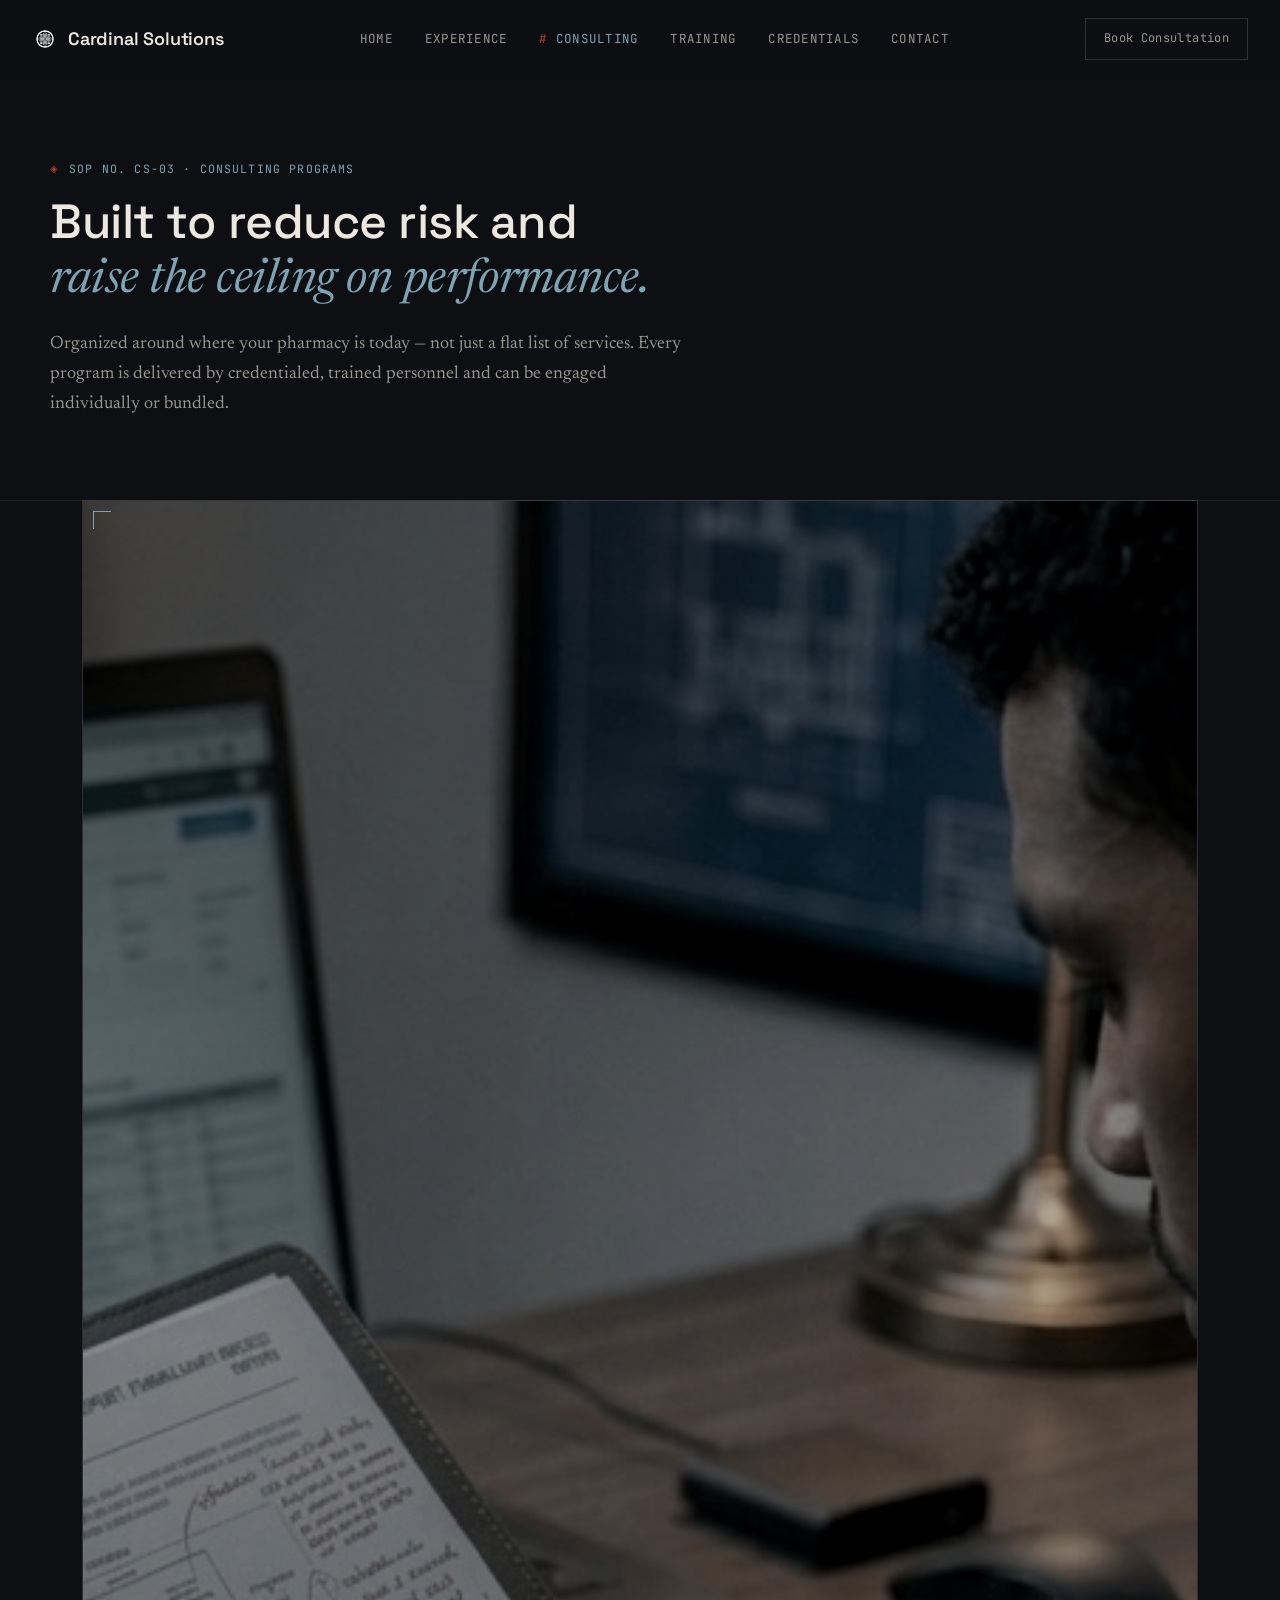
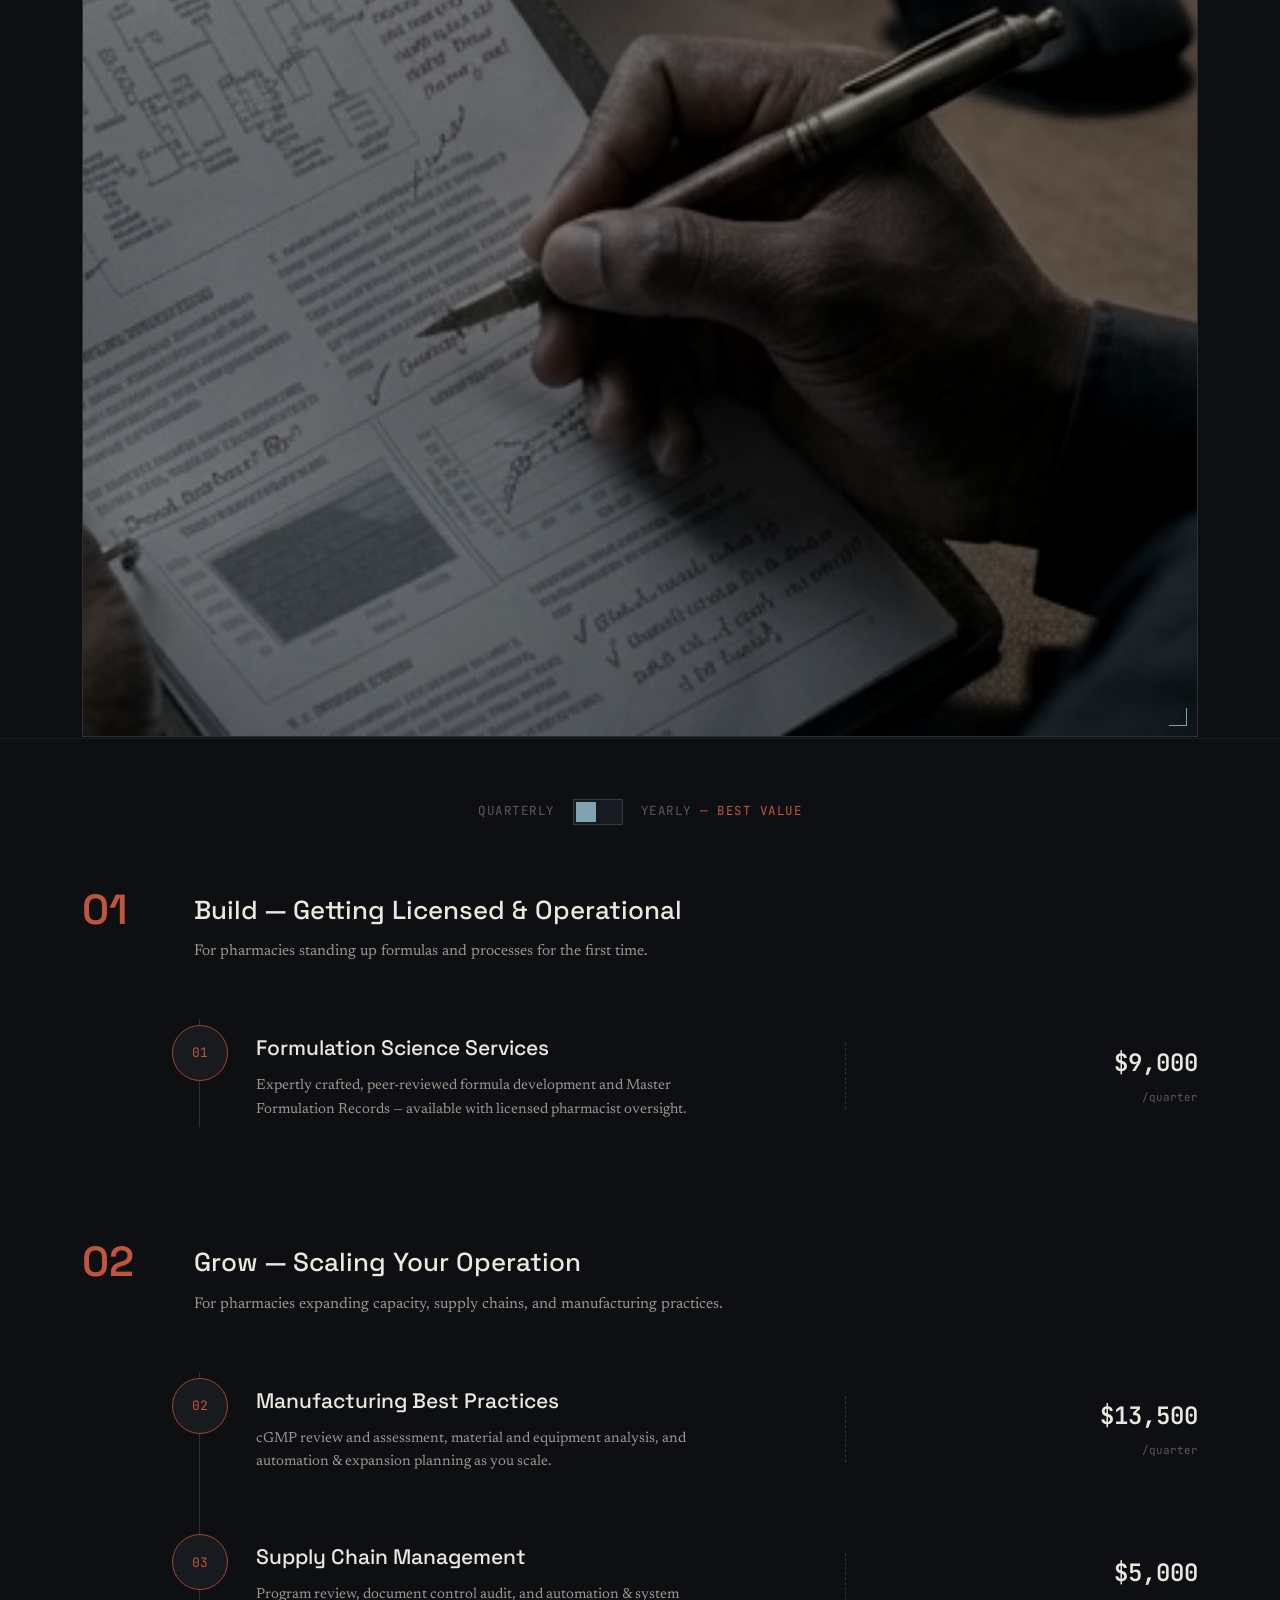
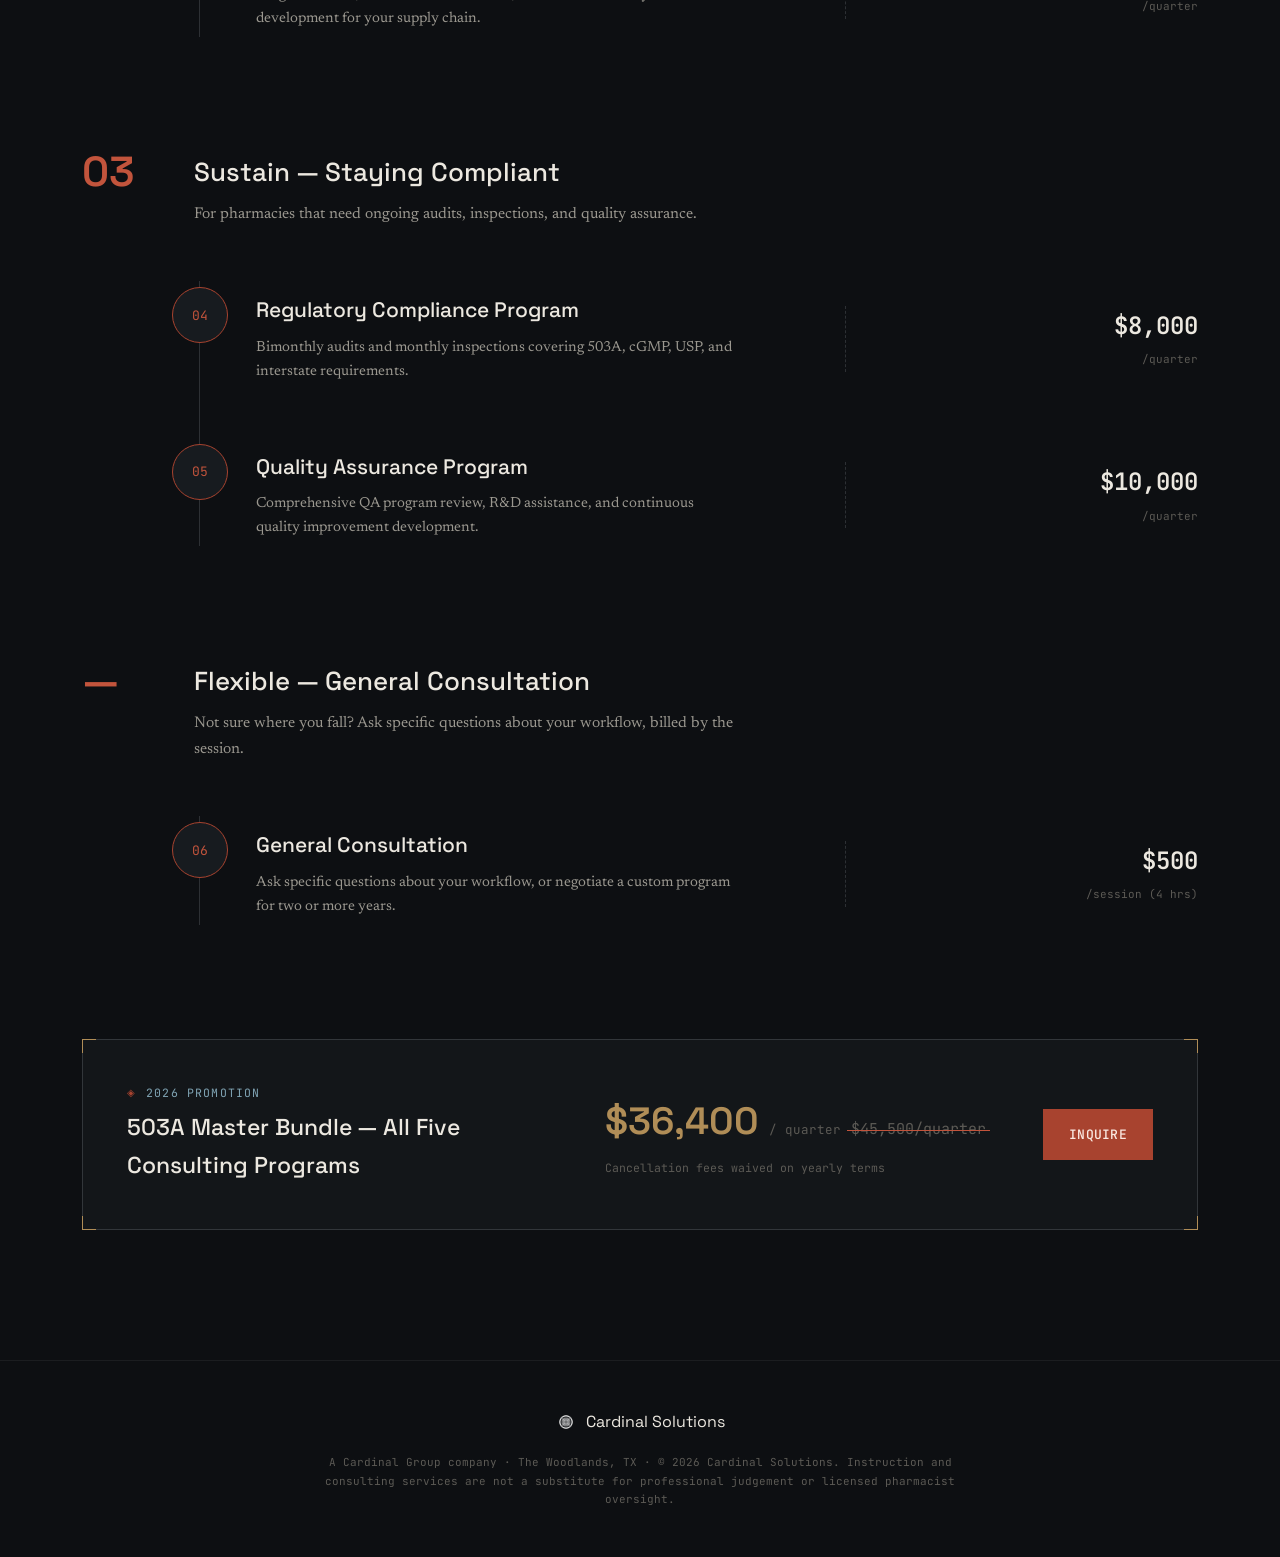
==== commit 650dd6de: "Add supporting photography to Consulting and Training pages with unified color grade" ====
--- a/consulting.html
+++ b/consulting.html
@@ -38,7 +38,13 @@
   </div>
 </section>
 
-<section class="section" style="padding-top:90px;">
+<div class="photo-section reveal">
+  <div class="photo-frame">
+    <span class="corner-tl"></span><span class="corner-br"></span>
+    <img src="assets/images/consulting-review.jpg" alt="Reviewing pharmacy operations documentation">
+  </div>
+</div>
+<section class="section" style="padding-top:60px;">
   <div class="section-inner">
     <div class="pricing-toggle reveal">
       <span class="toggle-label" data-period-label="quarterly">Quarterly</span>
--- a/styles.css
+++ b/styles.css
@@ -238,6 +238,23 @@
 
 /* ============ FOOTER ============ */
 /* ============ SUBPAGE HERO (lighter than home hero) ============ */
+/* ============ PHOTO FRAME (unifies color grade across sourced imagery) ============ */
+.photo-section { padding: 0 32px; max-width: var(--container); margin: 0 auto 0; position: relative; top: -1px; }
+.photo-frame { position: relative; overflow: hidden; border: 1px solid var(--line-bright); }
+.photo-frame img {
+  width: 100%; height: auto; display: block;
+  filter: grayscale(0.35) saturate(0.85) contrast(1.08) brightness(0.85);
+}
+.photo-frame::after {
+  content: ''; position: absolute; inset: 0;
+  background: linear-gradient(160deg, rgba(15,25,35,0.35), rgba(10,15,20,0.15) 40%, rgba(15,25,35,0.4));
+  mix-blend-mode: multiply; pointer-events: none;
+}
+.photo-frame .corner-tl, .photo-frame .corner-br { position: absolute; width: 18px; height: 18px; border: 1.5px solid var(--blue); z-index: 2; }
+.photo-frame .corner-tl { top: 10px; left: 10px; border-right: none; border-bottom: none; }
+.photo-frame .corner-br { bottom: 10px; right: 10px; border-left: none; border-top: none; }
+.photo-caption { font-family: var(--mono); font-size: 11px; color: var(--text-faint); letter-spacing: 0.04em; margin-top: 10px; text-transform: uppercase; }
+
 .page-hero { padding: 160px 32px 80px; border-bottom: 1px solid var(--line); }
 .page-hero-inner { max-width: var(--container); margin: 0 auto; }
 .page-hero .section-title { max-width: 720px; }
@@ -305,4 +322,5 @@
   .section-inner { padding: 0 22px; }
   .flow-spine { left: 23px; }
   .teaser-grid { grid-template-columns: 1fr; }
-}
+  .photo-section { padding: 0 22px; }
+}
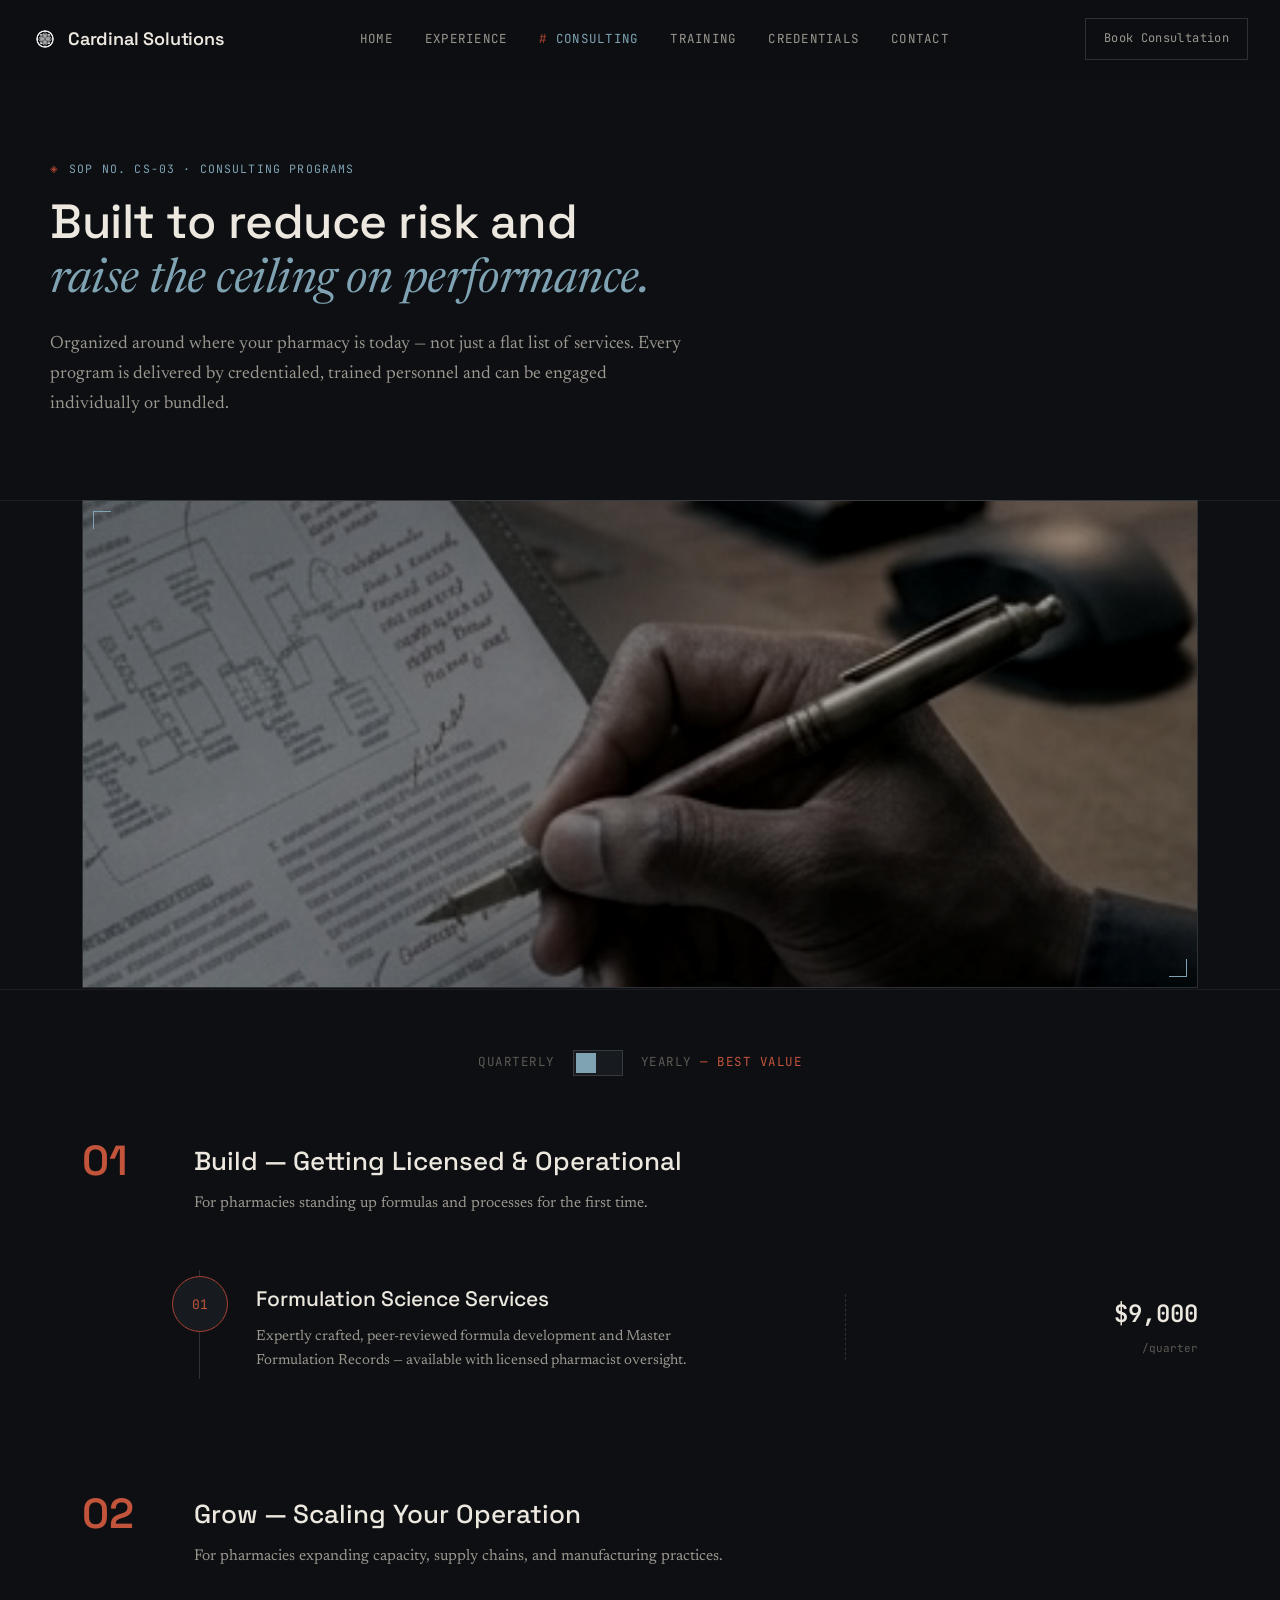
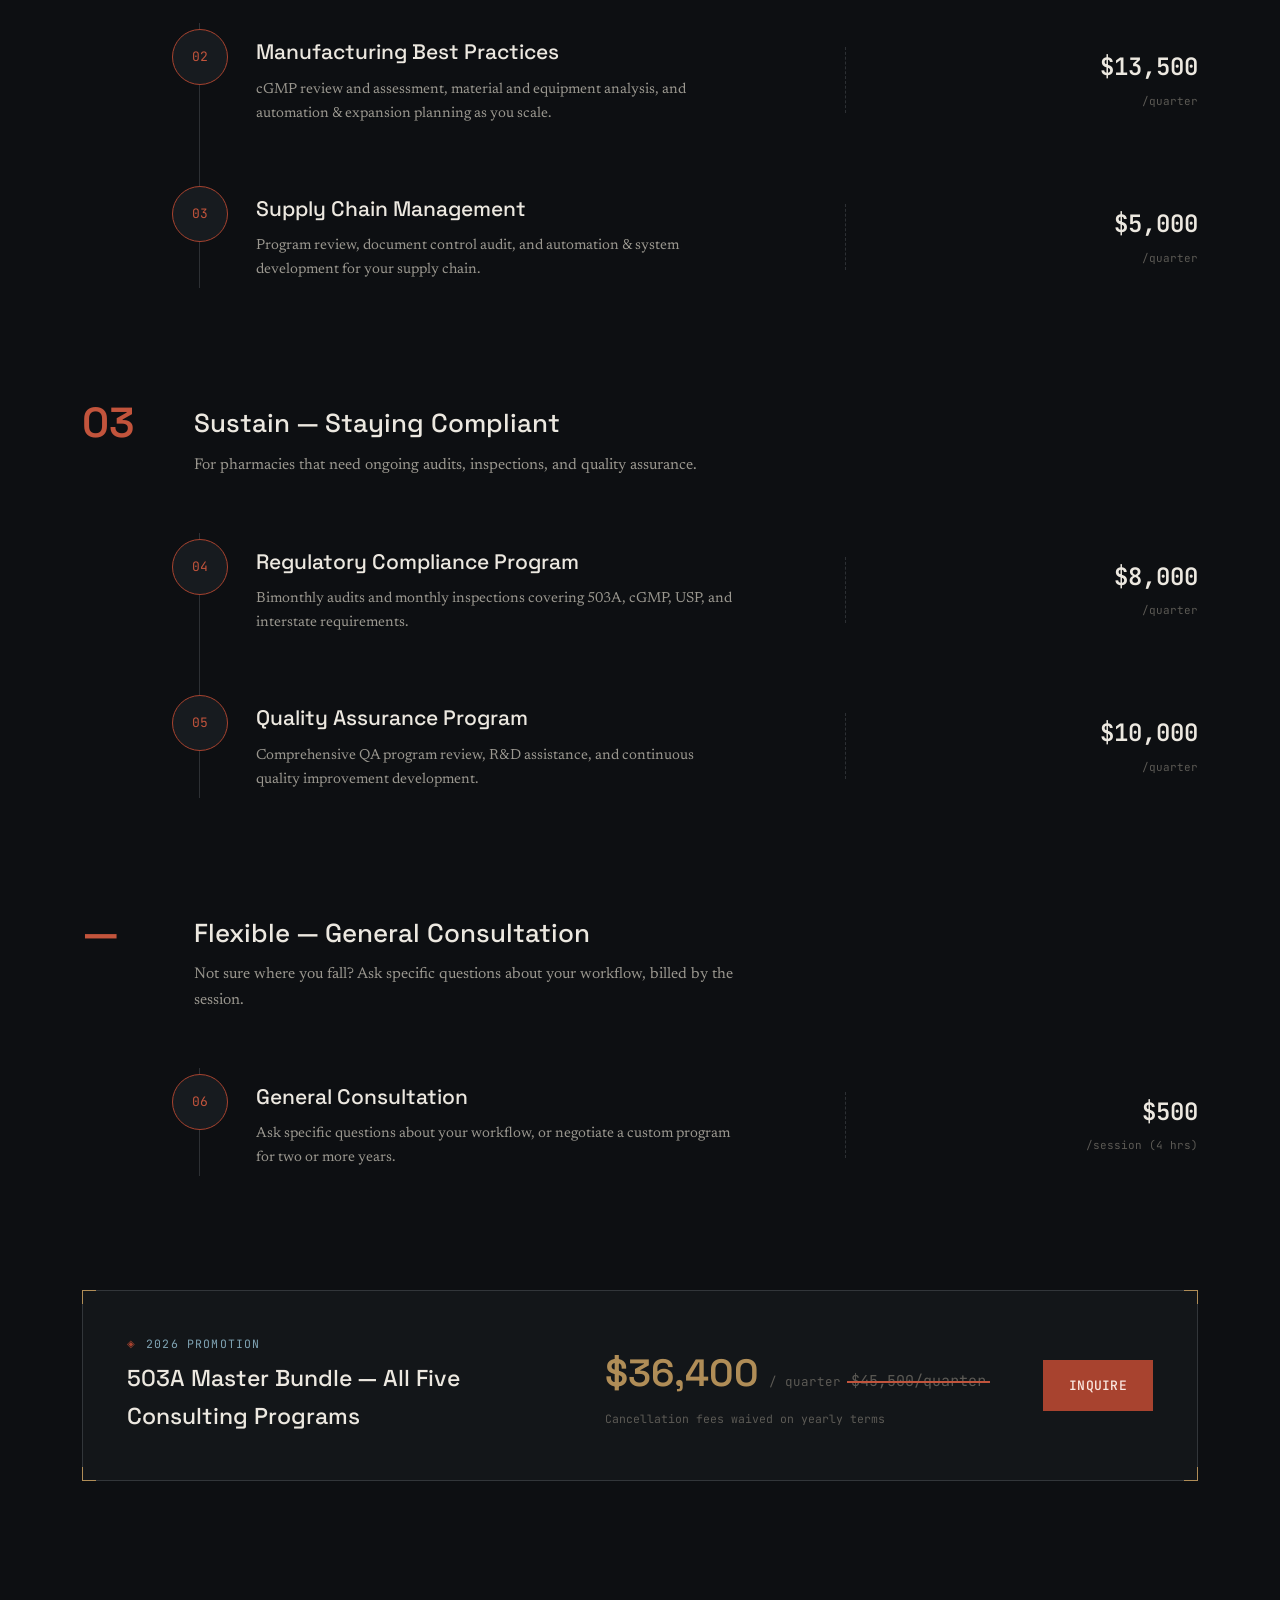
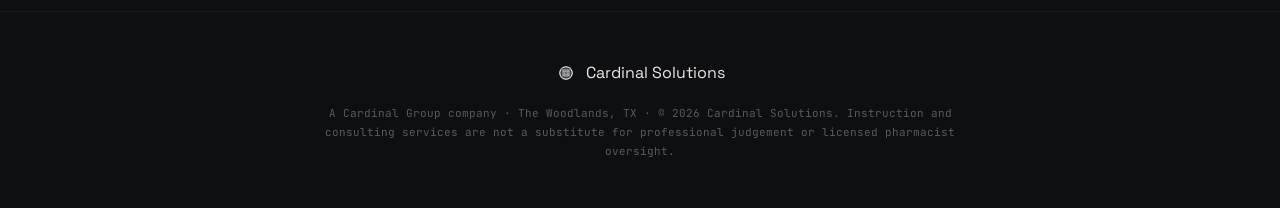
==== commit 60fdb525: "Fix photo banners to a consistent wide aspect ratio with object-fit cover, fixing the awkward portra" ====
--- a/consulting.html
+++ b/consulting.html
@@ -41,7 +41,7 @@
 <div class="photo-section reveal">
   <div class="photo-frame">
     <span class="corner-tl"></span><span class="corner-br"></span>
-    <img src="assets/images/consulting-review.jpg" alt="Reviewing pharmacy operations documentation">
+    <img src="assets/images/consulting-review.jpg" alt="Reviewing pharmacy operations documentation" style="object-position: 40% 75%;">
   </div>
 </div>
 <section class="section" style="padding-top:60px;">
--- a/styles.css
+++ b/styles.css
@@ -240,9 +240,9 @@
 /* ============ SUBPAGE HERO (lighter than home hero) ============ */
 /* ============ PHOTO FRAME (unifies color grade across sourced imagery) ============ */
 .photo-section { padding: 0 32px; max-width: var(--container); margin: 0 auto 0; position: relative; top: -1px; }
-.photo-frame { position: relative; overflow: hidden; border: 1px solid var(--line-bright); }
+.photo-frame { position: relative; overflow: hidden; border: 1px solid var(--line-bright); aspect-ratio: 16 / 7; }
 .photo-frame img {
-  width: 100%; height: auto; display: block;
+  width: 100%; height: 100%; display: block; object-fit: cover;
   filter: grayscale(0.35) saturate(0.85) contrast(1.08) brightness(0.85);
 }
 .photo-frame::after {
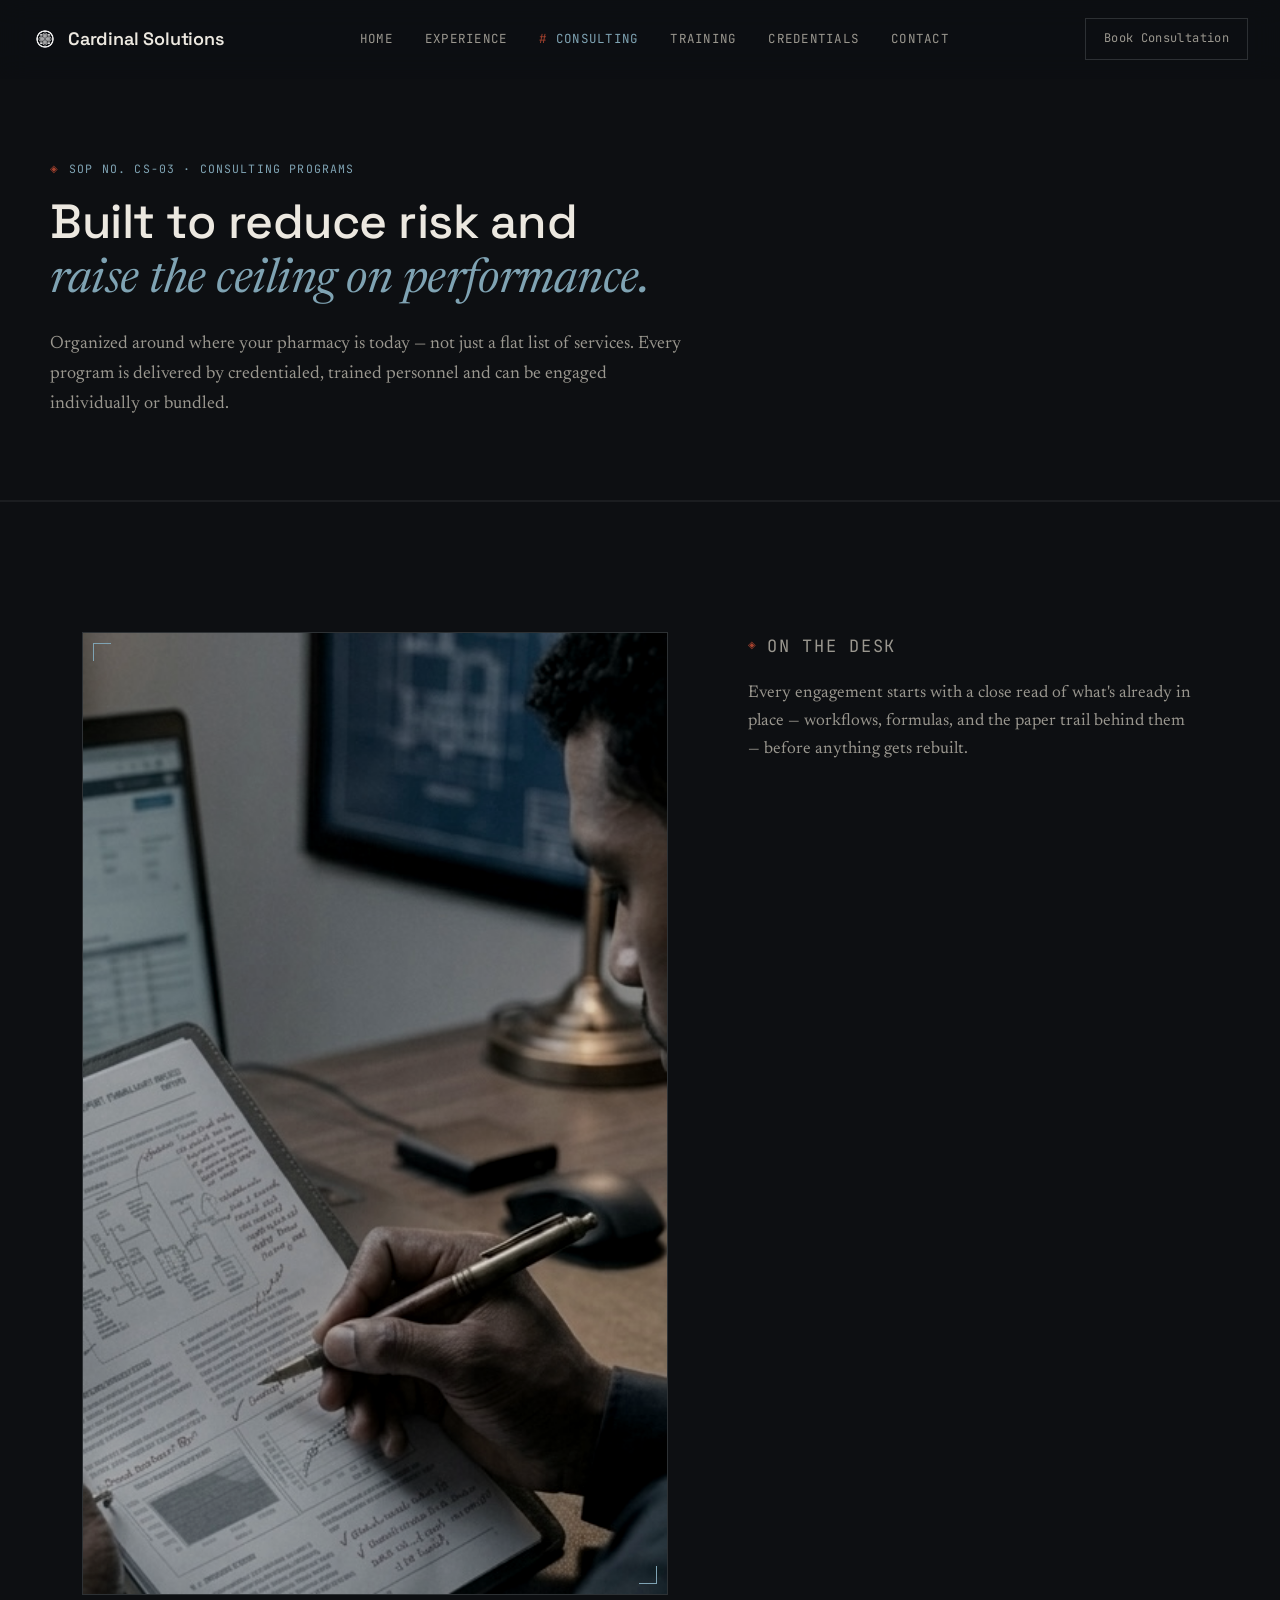
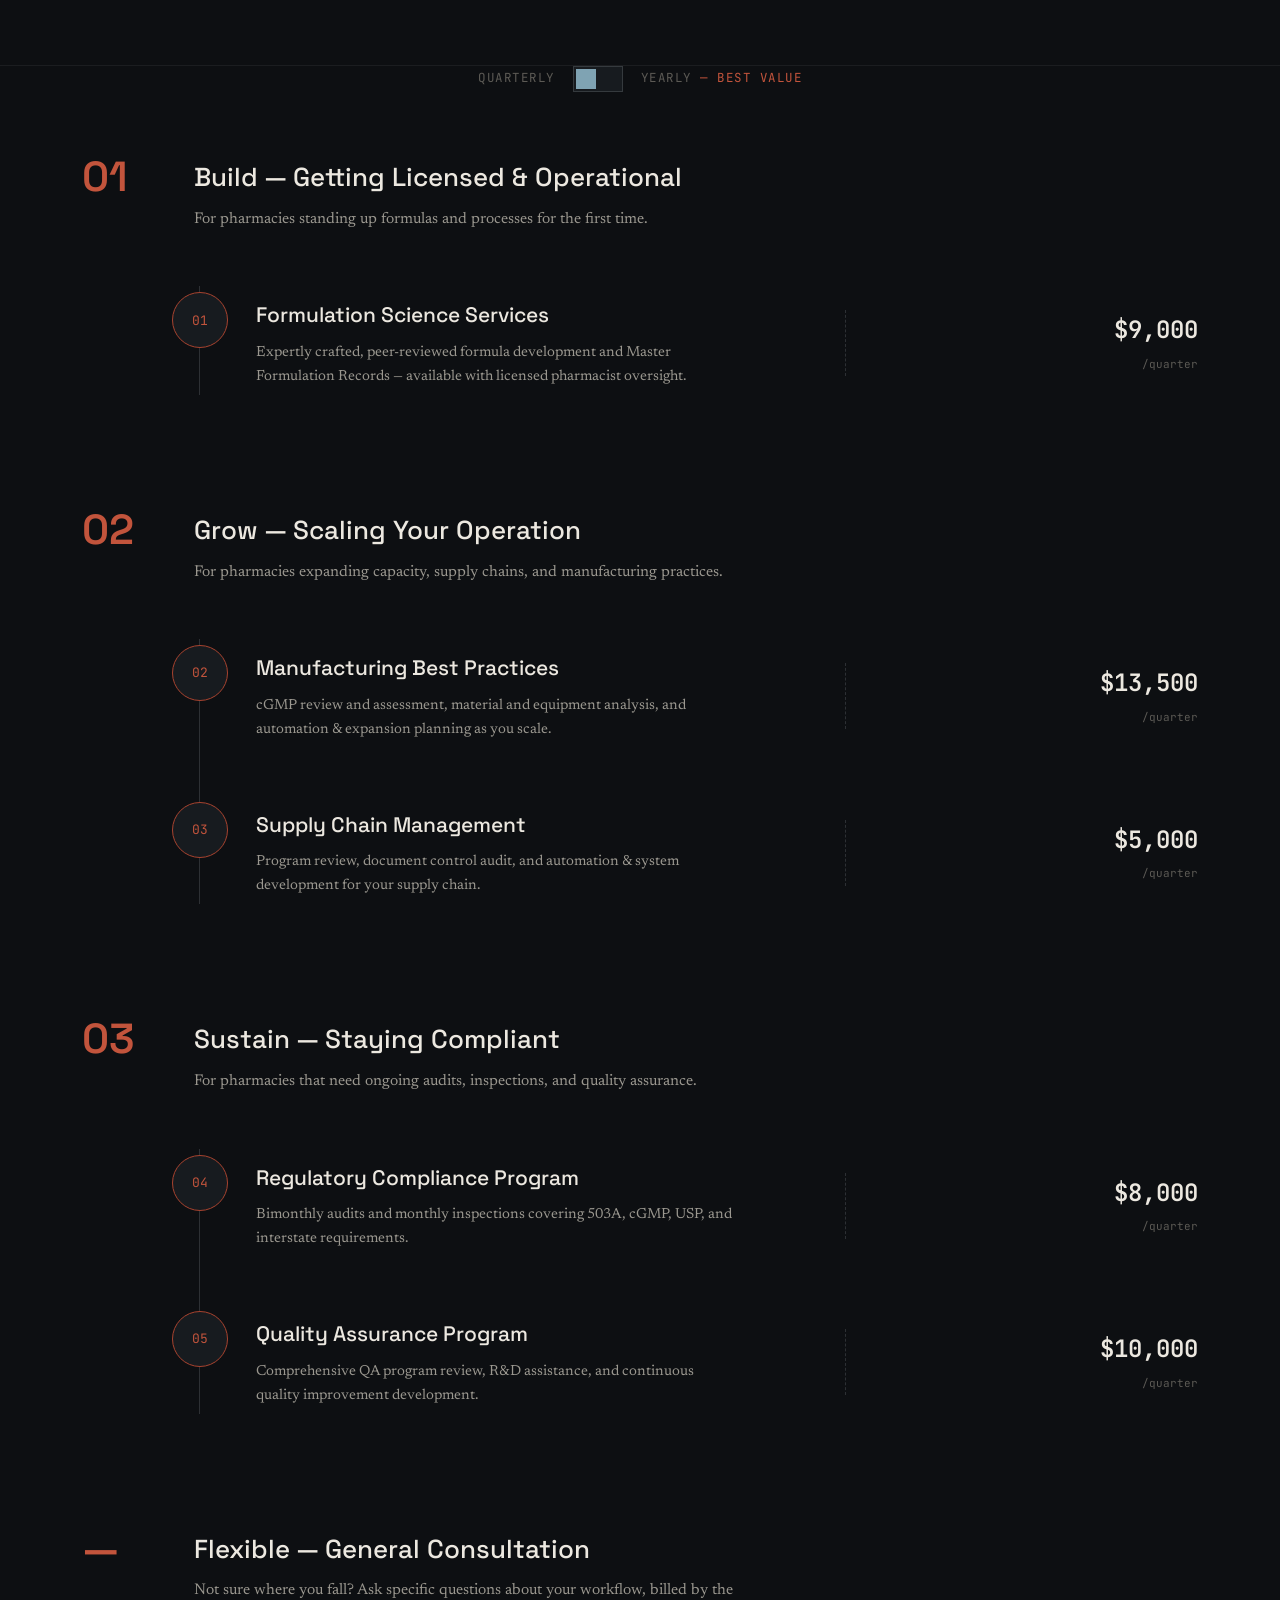
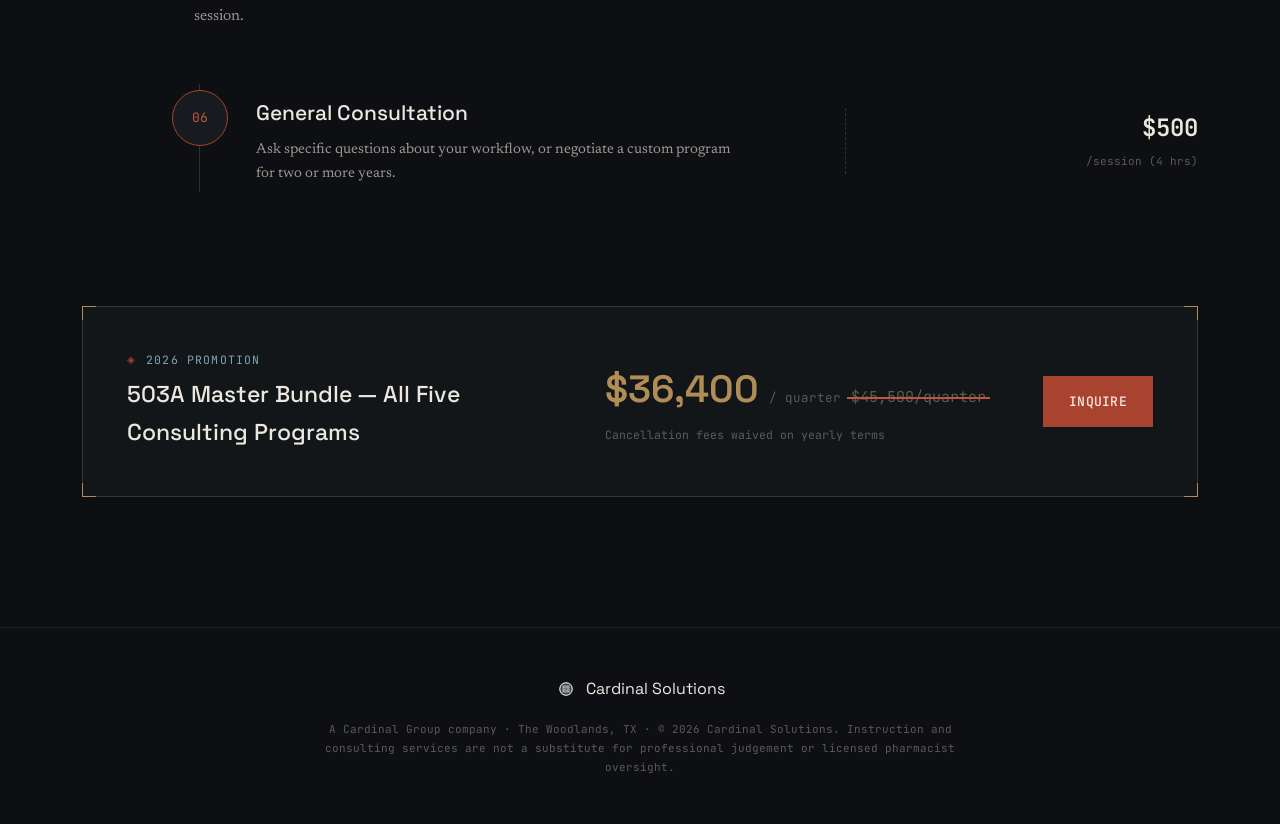
==== commit 39d22840: "Switch consulting photo to a contained, uncropped portrait layout instead of a stretched banner" ====
--- a/consulting.html
+++ b/consulting.html
@@ -38,13 +38,21 @@
   </div>
 </section>
 
-<div class="photo-section reveal">
-  <div class="photo-frame">
-    <span class="corner-tl"></span><span class="corner-br"></span>
-    <img src="assets/images/consulting-review.jpg" alt="Reviewing pharmacy operations documentation" style="object-position: 40% 75%;">
+<section class="section" style="padding-bottom:70px;">
+  <div class="section-inner about-grid">
+    <div class="reveal">
+      <div class="photo-portrait">
+        <span class="corner-tl"></span><span class="corner-br"></span>
+        <img src="assets/images/consulting-review.jpg" alt="Reviewing pharmacy operations documentation">
+      </div>
+    </div>
+    <div class="about-copy reveal">
+      <p class="eyebrow">On the desk</p>
+      <p>Every engagement starts with a close read of what's already in place — workflows, formulas, and the paper trail behind them — before anything gets rebuilt.</p>
+    </div>
   </div>
-</div>
-<section class="section" style="padding-top:60px;">
+</section>
+<section class="section" style="padding-top:0;">
   <div class="section-inner">
     <div class="pricing-toggle reveal">
       <span class="toggle-label" data-period-label="quarterly">Quarterly</span>
--- a/styles.css
+++ b/styles.css
@@ -255,6 +255,15 @@
 .photo-frame .corner-br { bottom: 10px; right: 10px; border-left: none; border-top: none; }
 .photo-caption { font-family: var(--mono); font-size: 11px; color: var(--text-faint); letter-spacing: 0.04em; margin-top: 10px; text-transform: uppercase; }
 
+.photo-portrait { position: relative; border: 1px solid var(--line-bright); }
+.photo-portrait img {
+  width: 100%; height: auto; display: block;
+  filter: grayscale(0.35) saturate(0.85) contrast(1.08) brightness(0.9);
+}
+.photo-portrait .corner-tl, .photo-portrait .corner-br { position: absolute; width: 18px; height: 18px; border: 1.5px solid var(--blue); z-index: 2; }
+.photo-portrait .corner-tl { top: 10px; left: 10px; border-right: none; border-bottom: none; }
+.photo-portrait .corner-br { bottom: 10px; right: 10px; border-left: none; border-top: none; }
+
 .page-hero { padding: 160px 32px 80px; border-bottom: 1px solid var(--line); }
 .page-hero-inner { max-width: var(--container); margin: 0 auto; }
 .page-hero .section-title { max-width: 720px; }
